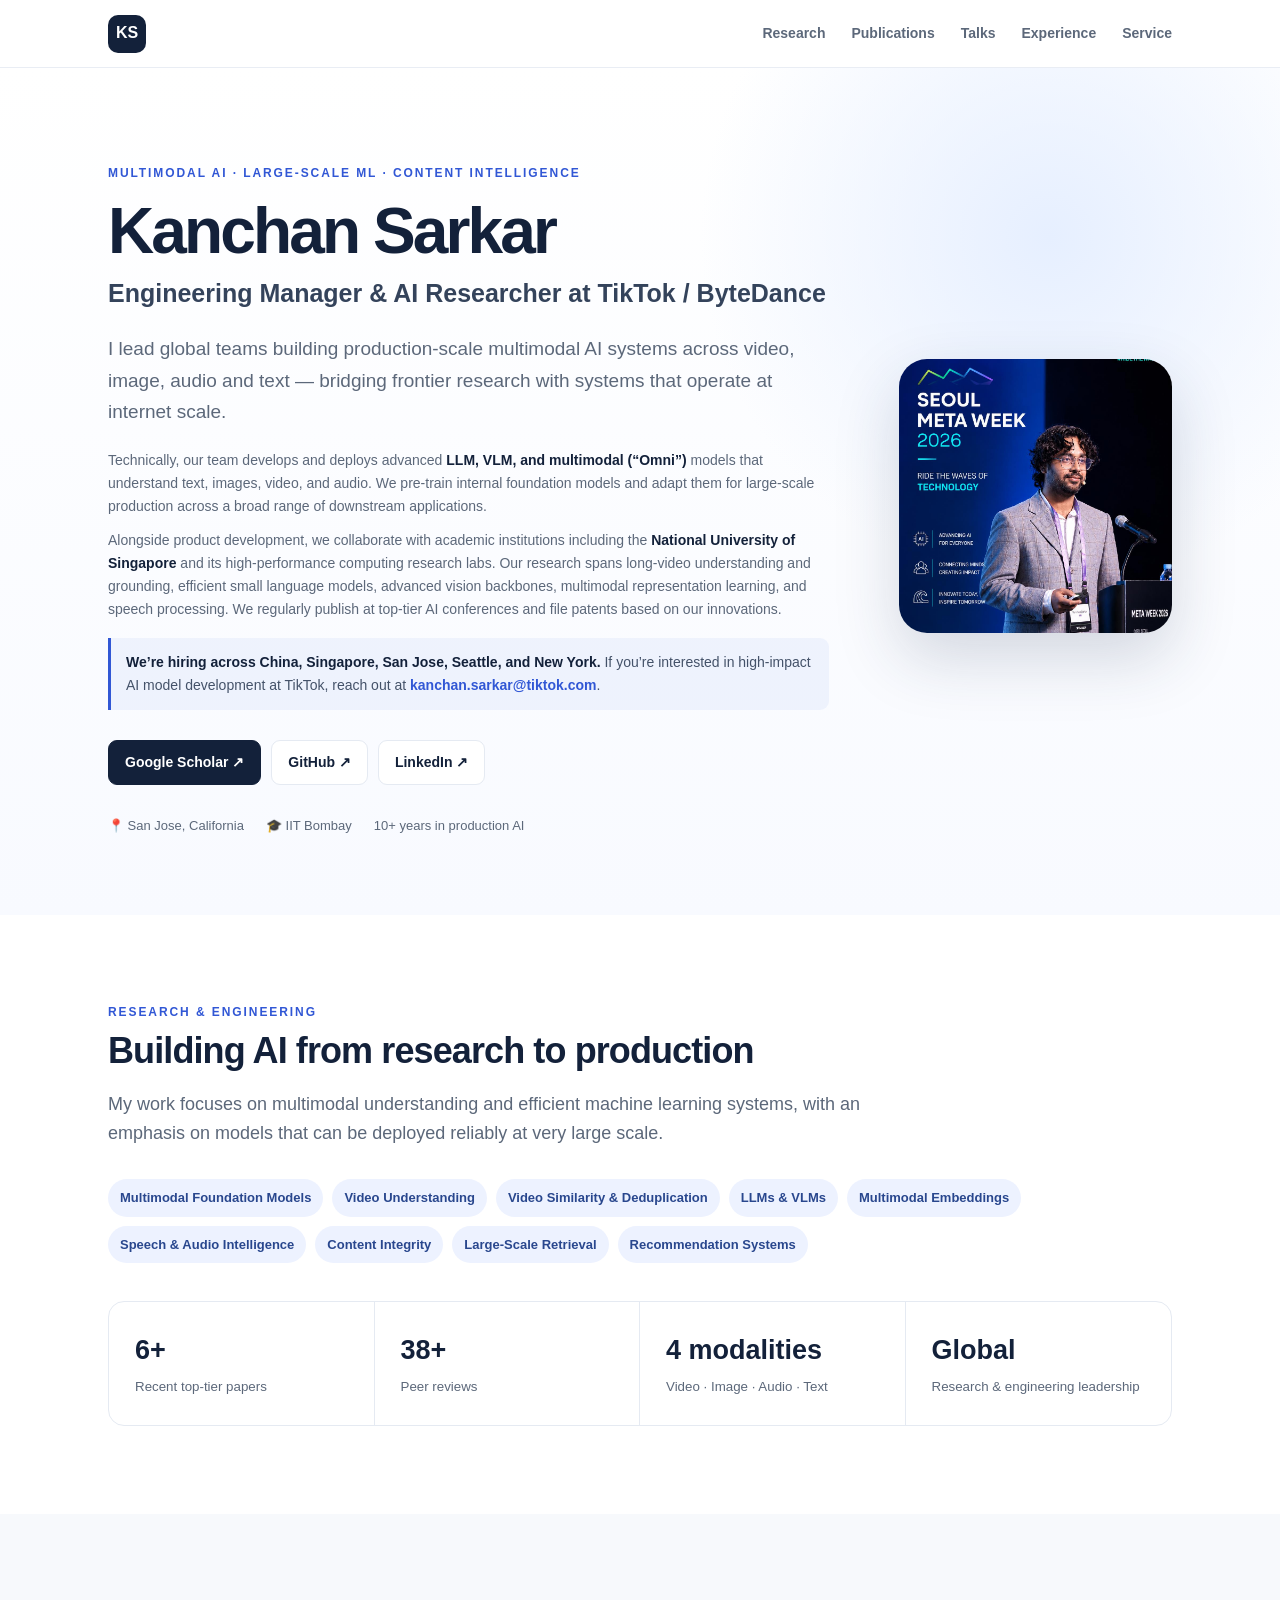
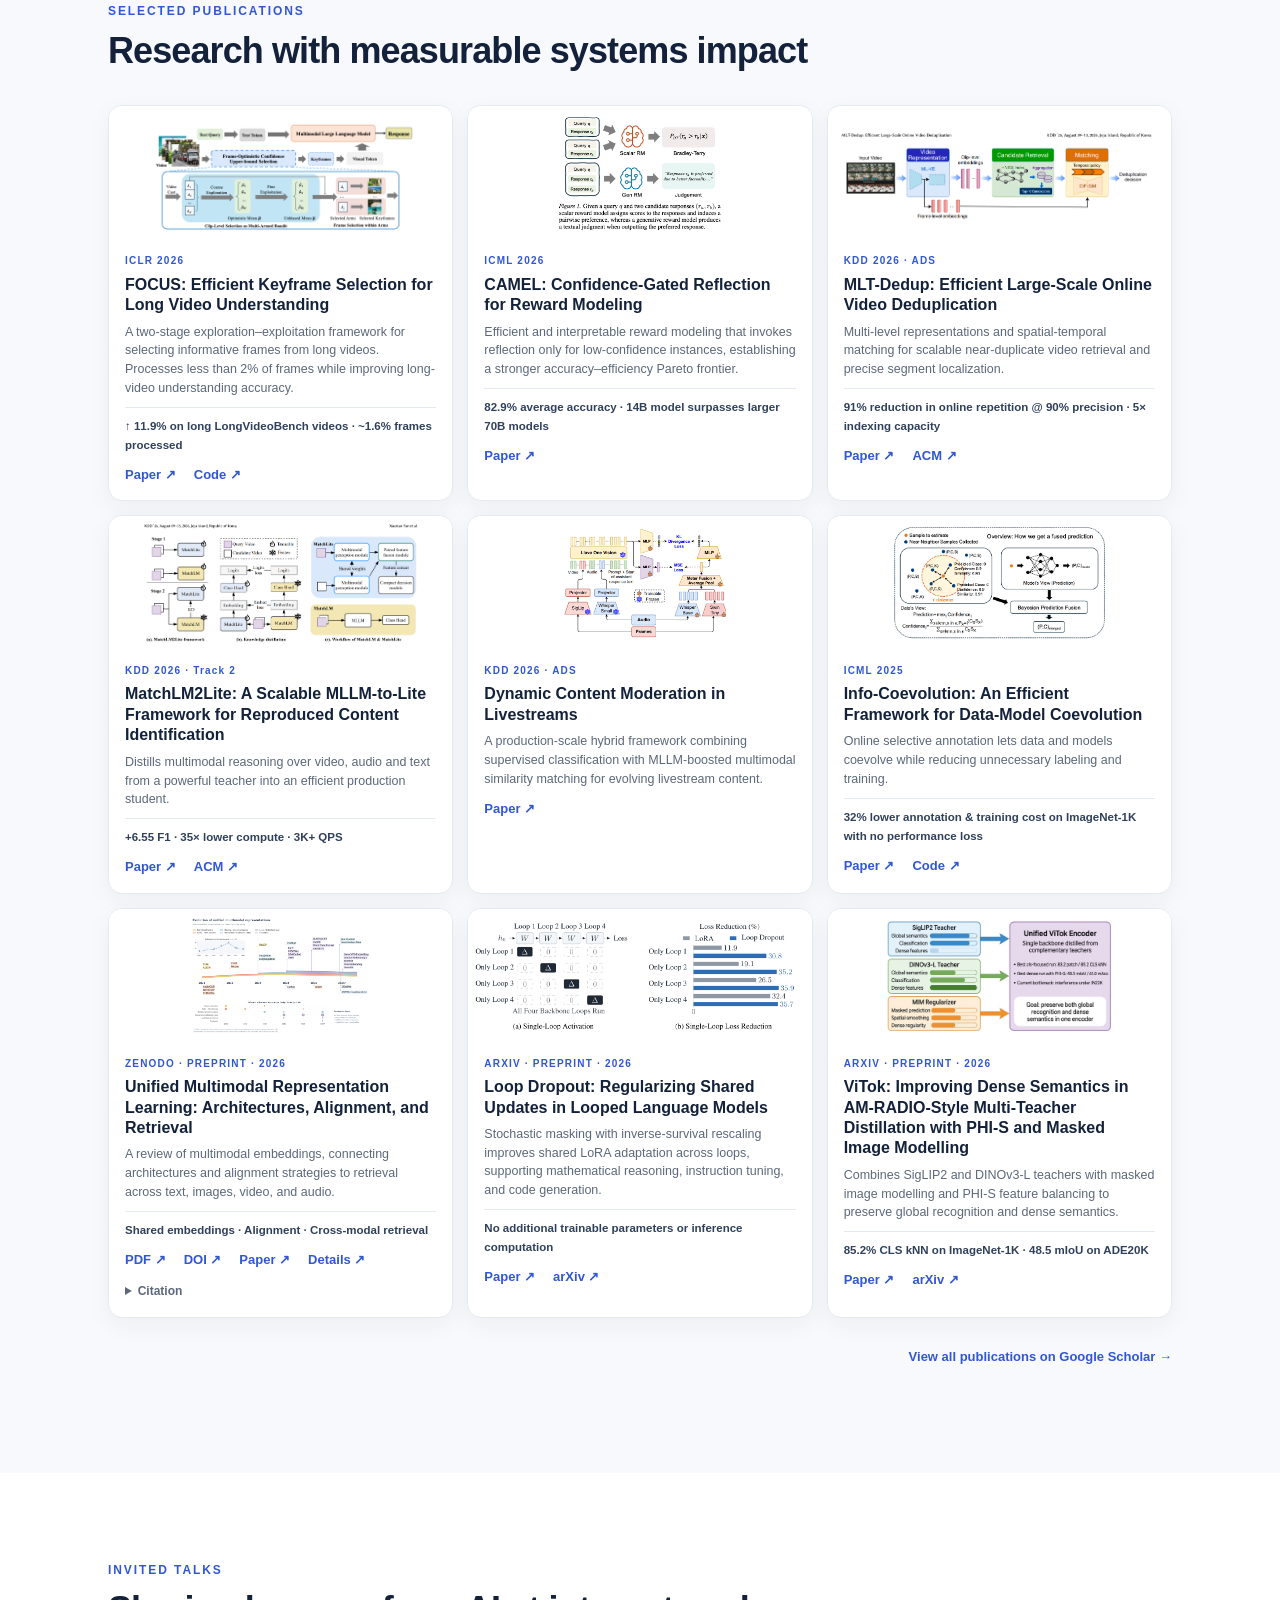
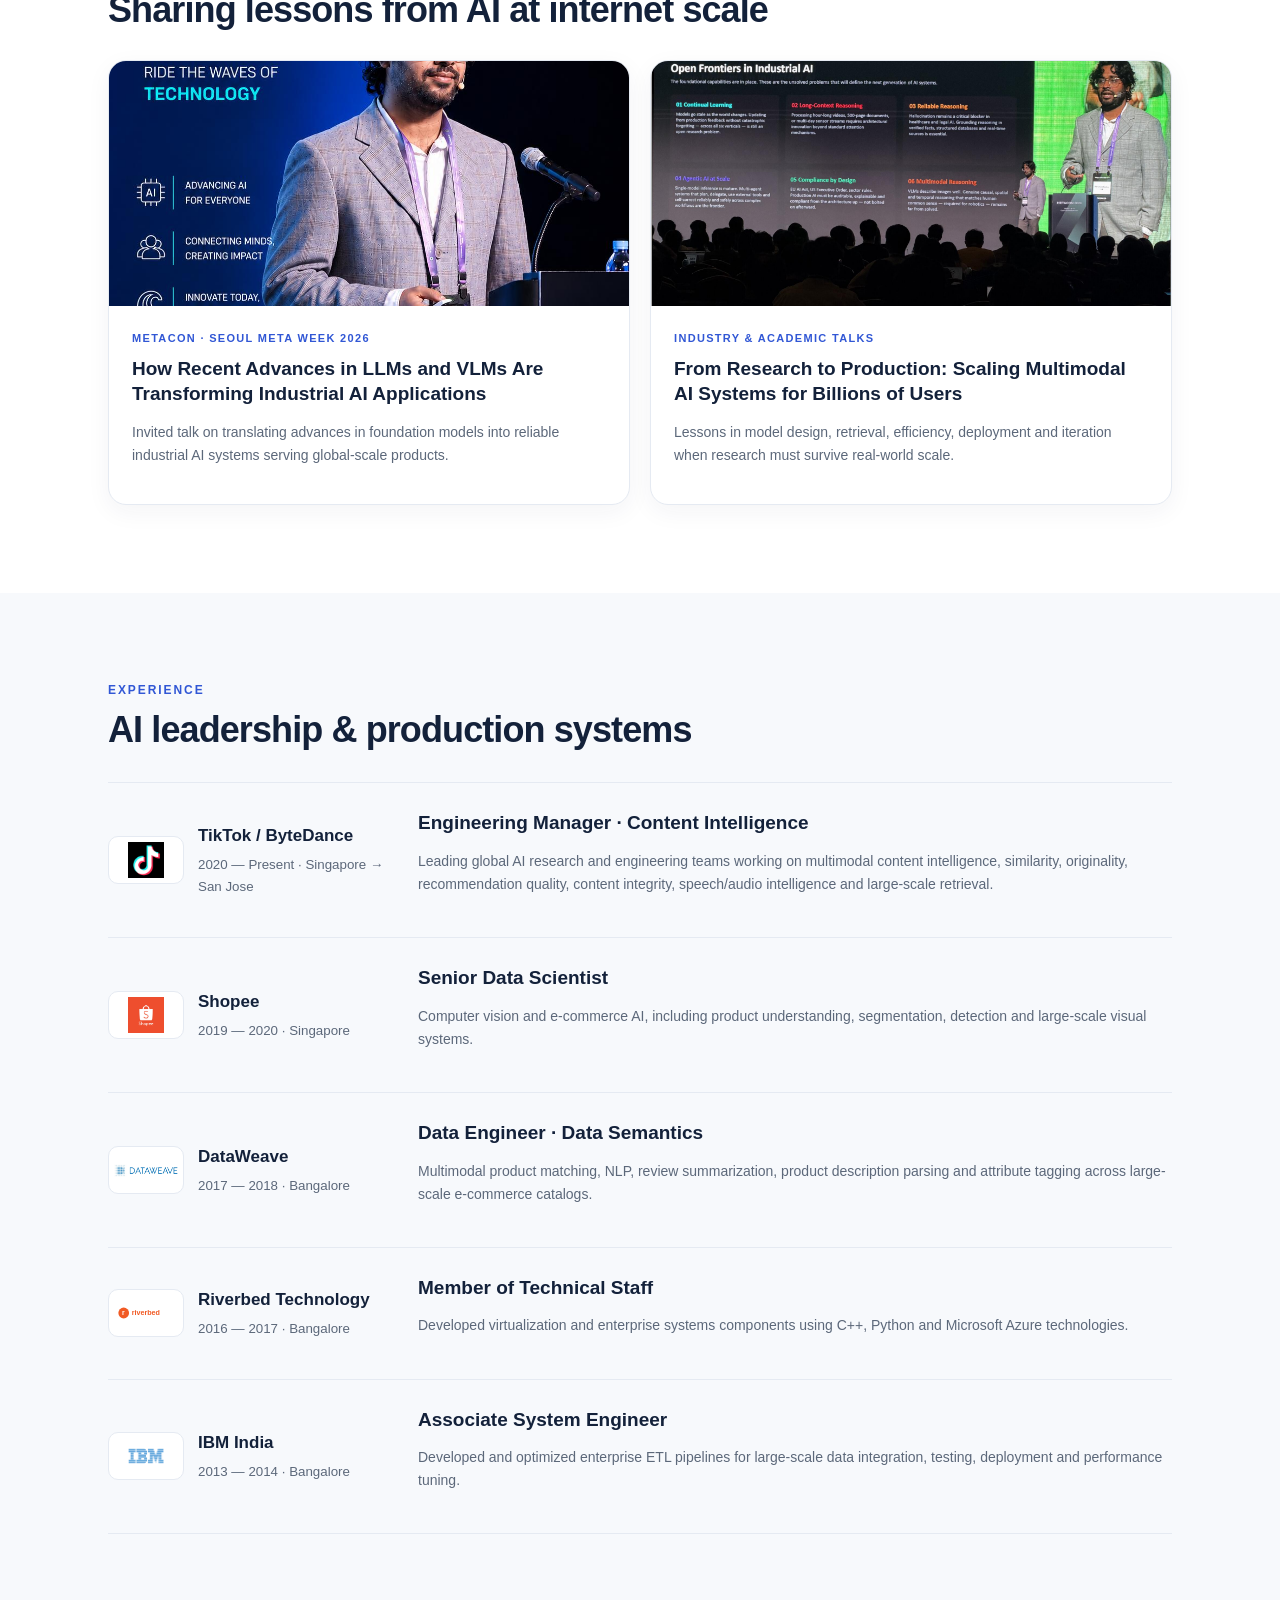
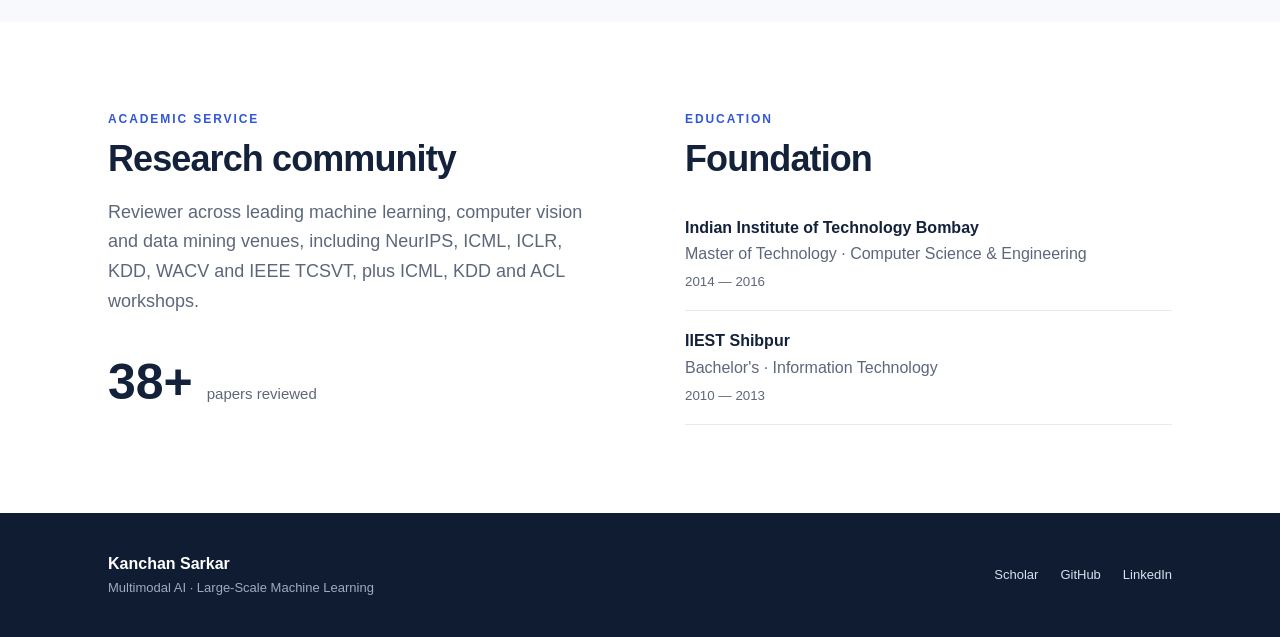
==== index.html @ a4dbd91c "Use selected evolution timeline figure as multimodal survey thumbnail" ====
<!doctype html>
<html lang="en">
<head>
<meta charset="utf-8">
<meta name="viewport" content="width=device-width,initial-scale=1">
<meta name="description" content="Kanchan Sarkar — Engineering Manager and AI researcher building large-scale multimodal AI systems.">
<title>Kanchan Sarkar | Multimodal AI & Large-Scale ML</title>
<link rel="stylesheet" href="css/main.css">
</head>
<body>
<header class="nav"><div class="wrap navin"><a class="brand" href="#">KS</a><nav><a href="#research">Research</a><a href="#publications">Publications</a><a href="#talks">Talks</a><a href="#experience">Experience</a><a href="#service">Service</a></nav></div></header>
<main>
<section class="hero"><div class="wrap hero-grid">
<div><div class="eyebrow">MULTIMODAL AI · LARGE-SCALE ML · CONTENT INTELLIGENCE</div>
<h1>Kanchan Sarkar</h1>
<h2>Engineering Manager & AI Researcher at TikTok / ByteDance</h2>
<p class="lead">I lead global teams building production-scale multimodal AI systems across video, image, audio and text — bridging frontier research with systems that operate at internet scale.</p>
<div class="hero-details"><p>Technically, our team develops and deploys advanced <strong>LLM, VLM, and multimodal (“Omni”)</strong> models that understand text, images, video, and audio. We pre-train internal foundation models and adapt them for large-scale production across a broad range of downstream applications.</p><p>Alongside product development, we collaborate with academic institutions including the <strong>National University of Singapore</strong> and its high-performance computing research labs. Our research spans long-video understanding and grounding, efficient small language models, advanced vision backbones, multimodal representation learning, and speech processing. We regularly publish at top-tier AI conferences and file patents based on our innovations.</p><div class="hiring"><strong>We’re hiring across China, Singapore, San Jose, Seattle, and New York.</strong> If you’re interested in high-impact AI model development at TikTok, reach out at <a href="mailto:kanchan.sarkar@tiktok.com">kanchan.sarkar@tiktok.com</a>.</div></div><div class="actions"><a class="btn primary" href="https://scholar.google.com/citations?user=GVD6IiMAAAAJ" target="_blank">Google Scholar ↗</a><a class="btn" href="https://github.com/KanchanIIT" target="_blank">GitHub ↗</a><a class="btn" href="https://www.linkedin.com/in/kanchan-sarkar-9888b853/" target="_blank">LinkedIn ↗</a></div>
<div class="meta"><span>📍 San Jose, California</span><span>🎓 IIT Bombay</span><span>10+ years in production AI</span></div></div>
<div class="portrait"><img src="images/23e7e563-b875-485f-a022-1983ce15ad98.png" alt="Kanchan Sarkar speaking at Seoul Meta Week 2026"></div>
</div></section>

<section class="section" id="research"><div class="wrap">
<div class="section-kicker">RESEARCH & ENGINEERING</div><h3>Building AI from research to production</h3>
<p class="intro">My work focuses on multimodal understanding and efficient machine learning systems, with an emphasis on models that can be deployed reliably at very large scale.</p>
<div class="chips"><span>Multimodal Foundation Models</span><span>Video Understanding</span><span>Video Similarity & Deduplication</span><span>LLMs & VLMs</span><span>Multimodal Embeddings</span><span>Speech & Audio Intelligence</span><span>Content Integrity</span><span>Large-Scale Retrieval</span><span>Recommendation Systems</span></div>
<div class="stats"><div><b>6+</b><small>Recent top-tier papers</small></div><div><b>38+</b><small>Peer reviews</small></div><div><b>4 modalities</b><small>Video · Image · Audio · Text</small></div><div><b>Global</b><small>Research & engineering leadership</small></div></div>
</div></section>

<section class="section alt" id="publications"><div class="wrap">
<div class="section-kicker">SELECTED PUBLICATIONS</div><h3>Research with measurable systems impact</h3>
<div class="cards">
<article class="card featured"><div class="thumb photo"><img src="images/focus.png" alt="FOCUS model architecture overview"></div><div class="cardbody"><div class="venue">ICLR 2026</div><h4>FOCUS: Efficient Keyframe Selection for Long Video Understanding</h4><p>A two-stage exploration–exploitation framework for selecting informative frames from long videos. Processes less than 2% of frames while improving long-video understanding accuracy.</p><div class="metric">↑ 11.9% on long LongVideoBench videos · ~1.6% frames processed</div><div class="links"><a href="https://openreview.net/forum?id=1OQKqLFcbB" target="_blank">Paper ↗</a><a href="https://github.com/NUS-HPC-AI-Lab/FOCUS" target="_blank">Code ↗</a></div></div></article>
<article class="card featured"><div class="thumb photo"><img src="images/camel.png" alt="CAMEL confidence-gated reflection architecture"></div><div class="cardbody"><div class="venue">ICML 2026</div><h4>CAMEL: Confidence-Gated Reflection for Reward Modeling</h4><p>Efficient and interpretable reward modeling that invokes reflection only for low-confidence instances, establishing a stronger accuracy–efficiency Pareto frontier.</p><div class="metric">82.9% average accuracy · 14B model surpasses larger 70B models</div><div class="links"><a href="https://arxiv.org/abs/2602.20670" target="_blank">Paper ↗</a></div></div></article>
<article class="card"><div class="thumb photo"><img src="images/mlt-dedup.png" alt="MLT-Dedup model architecture"></div><div class="cardbody"><div class="venue">KDD 2026 · ADS</div><h4>MLT-Dedup: Efficient Large-Scale Online Video Deduplication</h4><p>Multi-level representations and spatial-temporal matching for scalable near-duplicate video retrieval and precise segment localization.</p><div class="metric">91% reduction in online repetition @ 90% precision · 5× indexing capacity</div><div class="links"><a href="https://arxiv.org/abs/2606.12215" target="_blank">Paper ↗</a><a href="https://doi.org/10.1145/3770855.3818450" target="_blank">ACM ↗</a></div></div></article>
<article class="card"><div class="thumb photo"><img src="images/matchlm2lite.png" alt="MatchLM2Lite distillation architecture"></div><div class="cardbody"><div class="venue">KDD 2026 · Track 2</div><h4>MatchLM2Lite: A Scalable MLLM-to-Lite Framework for Reproduced Content Identification</h4><p>Distills multimodal reasoning over video, audio and text from a powerful teacher into an efficient production student.</p><div class="metric">+6.55 F1 · 35× lower compute · 3K+ QPS</div><div class="links"><a href="https://arxiv.org/abs/2606.14786" target="_blank">Paper ↗</a><a href="https://doi.org/10.1145/3770855.3818444" target="_blank">ACM ↗</a></div></div></article>
<article class="card"><div class="thumb photo"><img src="images/live.png" alt="Dynamic Content Moderation dual-path architecture"></div><div class="cardbody"><div class="venue">KDD 2026 · ADS</div><h4>Dynamic Content Moderation in Livestreams</h4><p>A production-scale hybrid framework combining supervised classification with MLLM-boosted multimodal similarity matching for evolving livestream content.</p><div class="links"><a href="https://openreview.net/pdf?id=tM5adxpB4p" target="_blank">Paper ↗</a></div></div></article>
<article class="card"><div class="thumb photo"><img src="images/info-coevolution.png" alt="Info-Coevolution architecture"></div><div class="cardbody"><div class="venue">ICML 2025</div><h4>Info-Coevolution: An Efficient Framework for Data-Model Coevolution</h4><p>Online selective annotation lets data and models coevolve while reducing unnecessary labeling and training.</p><div class="metric">32% lower annotation & training cost on ImageNet-1K with no performance loss</div><div class="links"><a href="https://proceedings.mlr.press/v267/qin25h.html" target="_blank">Paper ↗</a><a href="https://github.com/NUS-HPC-AI-Lab/Info-Coevolution" target="_blank">Code ↗</a></div></div></article>
<article class="card"><div class="thumb photo"><img src="files/unified-multimodal/figure-1.png" alt="Evolution of unified multimodal representations: methods, design families, and timeline"></div><div class="cardbody"><div class="venue">ZENODO · PREPRINT · 2026</div><h4>Unified Multimodal Representation Learning: Architectures, Alignment, and Retrieval</h4><p>A review of multimodal embeddings, connecting architectures and alignment strategies to retrieval across text, images, video, and audio.</p><div class="metric">Shared embeddings · Alignment · Cross-modal retrieval</div><div class="links"><a href="files/Unified_Multimodal_Representation_Learning.pdf" target="_blank" rel="noopener noreferrer">PDF ↗</a><a href="https://doi.org/10.5281/zenodo.23227885" target="_blank" rel="noopener noreferrer">DOI ↗</a><a href="https://zenodo.org/records/23227885" target="_blank" rel="noopener noreferrer">Paper ↗</a><a href="https://github.com/KanchanIIT/KanchanIIT.github.io/blob/master/files/Unified_Multimodal_Representation_Learning.md" target="_blank" rel="noopener noreferrer">Details ↗</a></div><details style="margin-top:12px;font-size:12px;color:var(--muted)"><summary style="cursor:pointer;font-weight:700">Citation</summary><p>Kanchan, S., Jana, E., &amp; Agrawal, D. (2026). Unified Multimodal Representation Learning: Architectures, Alignment, and Retrieval. Zenodo. <a href="https://doi.org/10.5281/zenodo.23227885">https://doi.org/10.5281/zenodo.23227885</a></p></details></div></article>
<article class="card"><div class="thumb photo"><img src="images/loop-dropout.png" alt="Loop Dropout shared adaptation across loops and loss-reduction comparison"></div><div class="cardbody"><div class="venue">ARXIV · PREPRINT · 2026</div><h4>Loop Dropout: Regularizing Shared Updates in Looped Language Models</h4><p>Stochastic masking with inverse-survival rescaling improves shared LoRA adaptation across loops, supporting mathematical reasoning, instruction tuning, and code generation.</p><div class="metric">No additional trainable parameters or inference computation</div><div class="links"><a href="https://arxiv.org/pdf/2609.34218" target="_blank" rel="noopener noreferrer">Paper ↗</a><a href="https://arxiv.org/abs/2609.34218" target="_blank" rel="noopener noreferrer">arXiv ↗</a></div></div></article>
<article class="card"><div class="thumb photo"><img src="images/vitok.png" alt="ViTok encoder distilled from SigLIP2 and DINOv3-L with masked image modelling"></div><div class="cardbody"><div class="venue">ARXIV · PREPRINT · 2026</div><h4>ViTok: Improving Dense Semantics in AM-RADIO-Style Multi-Teacher Distillation with PHI-S and Masked Image Modelling</h4><p>Combines SigLIP2 and DINOv3-L teachers with masked image modelling and PHI-S feature balancing to preserve global recognition and dense semantics.</p><div class="metric">85.2% CLS kNN on ImageNet-1K · 48.5 mIoU on ADE20K</div><div class="links"><a href="https://arxiv.org/pdf/2610.02903" target="_blank" rel="noopener noreferrer">Paper ↗</a><a href="https://arxiv.org/abs/2610.02903" target="_blank" rel="noopener noreferrer">arXiv ↗</a></div></div></article>
</div>
<p class="more"><a href="https://scholar.google.com/citations?user=GVD6IiMAAAAJ" target="_blank">View all publications on Google Scholar →</a></p>
</div></section>

<section class="section" id="talks"><div class="wrap">
<div class="section-kicker">INVITED TALKS</div><h3>Sharing lessons from AI at internet scale</h3>
<div class="talk-grid"><article class="talk"><div class="talkthumb photo"><img src="images/23e7e563-b875-485f-a022-1983ce15ad98.png" alt="Kanchan Sarkar at Seoul Meta Week 2026"></div><div class="cardbody"><div class="venue">METACON · SEOUL META WEEK 2026</div><h4>How Recent Advances in LLMs and VLMs Are Transforming Industrial AI Applications</h4><p>Invited talk on translating advances in foundation models into reliable industrial AI systems serving global-scale products.</p></div></article>
<article class="talk"><div class="talkthumb photo"><img src="images/afc13bfa-7c39-4682-ab26-32b0cef9bec1.png" alt="Open Frontiers in Industrial AI invited talk"></div><div class="cardbody"><div class="venue">INDUSTRY & ACADEMIC TALKS</div><h4>From Research to Production: Scaling Multimodal AI Systems for Billions of Users</h4><p>Lessons in model design, retrieval, efficiency, deployment and iteration when research must survive real-world scale.</p></div></article></div>
</div></section>

<section class="section alt" id="experience"><div class="wrap"><div class="section-kicker">EXPERIENCE</div><h3>AI leadership & production systems</h3>
<div class="timeline"><div class="role"><div class="company"><img src="images/tiktok.png" alt="TikTok / ByteDance logo"><div><b>TikTok / ByteDance</b><small>2020 — Present · Singapore → San Jose</small></div></div><div><h4>Engineering Manager · Content Intelligence</h4><p>Leading global AI research and engineering teams working on multimodal content intelligence, similarity, originality, recommendation quality, content integrity, speech/audio intelligence and large-scale retrieval.</p></div></div>
<div class="role"><div class="company"><img src="images/shopee.png" alt="Shopee logo"><div><b>Shopee</b><small>2019 — 2020 · Singapore</small></div></div><div><h4>Senior Data Scientist</h4><p>Computer vision and e-commerce AI, including product understanding, segmentation, detection and large-scale visual systems.</p></div></div>
<div class="role"><div class="company"><img src="images/dataweave.png" alt="DataWeave logo"><div><b>DataWeave</b><small>2017 — 2018 · Bangalore</small></div></div><div><h4>Data Engineer · Data Semantics</h4><p>Multimodal product matching, NLP, review summarization, product description parsing and attribute tagging across large-scale e-commerce catalogs.</p></div></div>
<div class="role"><div class="company"><img src="images/logo-riverbed.svg" alt="Riverbed Technology logo"><div><b>Riverbed Technology</b><small>2016 — 2017 · Bangalore</small></div></div><div><h4>Member of Technical Staff</h4><p>Developed virtualization and enterprise systems components using C++, Python and Microsoft Azure technologies.</p></div></div>
<div class="role"><div class="company"><img src="images/ibm.png" alt="IBM logo"><div><b>IBM India</b><small>2013 — 2014 · Bangalore</small></div></div><div><h4>Associate System Engineer</h4><p>Developed and optimized enterprise ETL pipelines for large-scale data integration, testing, deployment and performance tuning.</p></div></div></div></div></section>

<section class="section" id="service"><div class="wrap"><div class="two">
<div><div class="section-kicker">ACADEMIC SERVICE</div><h3>Research community</h3><p class="intro">Reviewer across leading machine learning, computer vision and data mining venues, including NeurIPS, ICML, ICLR, KDD, WACV and IEEE TCSVT, plus ICML, KDD and ACL workshops.</p><div class="big">38+ <span>papers reviewed</span></div></div>
<div><div class="section-kicker">EDUCATION</div><h3>Foundation</h3><div class="edu"><b>Indian Institute of Technology Bombay</b><span>Master of Technology · Computer Science & Engineering</span><small>2014 — 2016</small></div><div class="edu"><b>IIEST Shibpur</b><span>Bachelor's · Information Technology</span><small>2010 — 2013</small></div></div>
</div></div></section>
</main>
<footer><div class="wrap foot"><div><b>Kanchan Sarkar</b><span>Multimodal AI · Large-Scale Machine Learning</span></div><div><a href="https://scholar.google.com/citations?user=GVD6IiMAAAAJ">Scholar</a><a href="https://github.com/KanchanIIT">GitHub</a><a href="https://www.linkedin.com/in/kanchan-sarkar-9888b853/">LinkedIn</a></div></div></footer>
</body></html>
---- css/main.css ----
:root{--ink:#13213a;--muted:#5c687a;--blue:#3157d5;--cyan:#0a8f9b;--bg:#f7f9fc;--line:#e5eaf2;--card:#fff;--max:1120px}*{box-sizing:border-box}html{scroll-behavior:smooth}body{margin:0;font-family:Inter,ui-sans-serif,-apple-system,BlinkMacSystemFont,"Segoe UI",sans-serif;color:var(--ink);background:#fff;line-height:1.65}a{color:inherit}.wrap{max-width:var(--max);margin:auto;padding:0 28px}.nav{height:68px;border-bottom:1px solid rgba(229,234,242,.85);position:sticky;top:0;background:rgba(255,255,255,.92);backdrop-filter:blur(14px);z-index:10}.navin{height:100%;display:flex;align-items:center;justify-content:space-between}.brand{width:38px;height:38px;border-radius:10px;background:var(--ink);color:white;display:grid;place-items:center;text-decoration:none;font-weight:800}.nav nav{display:flex;gap:26px}.nav nav a{text-decoration:none;font-size:14px;color:var(--muted);font-weight:600}.hero{padding:96px 0 78px;background:radial-gradient(circle at 82% 20%,#e6efff 0,transparent 28%),linear-gradient(180deg,#fff,#f8faff)}.hero-grid{display:grid;grid-template-columns:1.45fr .55fr;gap:70px;align-items:center}.eyebrow,.section-kicker{font-size:12px;letter-spacing:.16em;font-weight:800;color:var(--blue)}h1{font-size:64px;line-height:1.03;margin:15px 0 12px;letter-spacing:-.045em}h2{font-size:25px;line-height:1.3;font-weight:600;margin:0 0 24px;color:#34435b}.lead{font-size:19px;color:var(--muted);max-width:760px}.portrait img{width:100%;aspect-ratio:1/1;object-fit:cover;border-radius:28px;box-shadow:0 25px 65px rgba(31,49,83,.18)}.actions{display:flex;gap:10px;flex-wrap:wrap;margin:30px 0}.btn{padding:10px 16px;border:1px solid var(--line);border-radius:9px;text-decoration:none;font-size:14px;font-weight:700;background:white}.btn.primary{background:var(--ink);color:white;border-color:var(--ink)}.meta{display:flex;gap:22px;flex-wrap:wrap;font-size:13px;color:var(--muted)}.section{padding:88px 0}.section.alt{background:var(--bg)}h3{font-size:36px;line-height:1.15;letter-spacing:-.025em;margin:8px 0 18px}.intro{font-size:18px;color:var(--muted);max-width:820px}.chips{display:flex;flex-wrap:wrap;gap:9px;margin:30px 0}.chips span{padding:8px 12px;border-radius:999px;background:#edf2ff;color:#29478e;font-size:13px;font-weight:650}.stats{display:grid;grid-template-columns:repeat(4,1fr);border:1px solid var(--line);border-radius:16px;overflow:hidden;margin-top:38px}.stats div{padding:26px;border-right:1px solid var(--line)}.stats div:last-child{border:0}.stats b{font-size:27px;display:block}.stats small{color:var(--muted)}.cards{display:grid;grid-template-columns:repeat(2,1fr);gap:20px;margin-top:34px}.card,.talk{background:var(--card);border:1px solid var(--line);border-radius:18px;overflow:hidden;box-shadow:0 7px 24px rgba(30,46,75,.05)}.thumb{height:168px;padding:20px;display:flex;flex-direction:column;justify-content:space-between;background:linear-gradient(135deg,#e8eeff,#f7f9ff)}.thumb.camel{background:linear-gradient(135deg,#e6f8f6,#f7fbff)}.thumb.mlt{background:linear-gradient(135deg,#fff1e8,#fffaf5)}.thumb.match{background:linear-gradient(135deg,#eee9ff,#faf8ff)}.thumb.live{background:linear-gradient(135deg,#e9f6ff,#f8fbff)}.thumb.info{background:linear-gradient(135deg,#eef8e8,#fbfff8)}.thumb-label{font-size:12px;font-weight:800;letter-spacing:.12em}.diagram{font-weight:800;font-size:13px;letter-spacing:.03em;display:flex;gap:10px;align-items:center;flex-wrap:wrap}.diagram span{color:var(--blue);font-size:19px}.cardbody{padding:23px}.venue{font-size:11px;font-weight:850;letter-spacing:.12em;color:var(--blue)}h4{font-size:19px;line-height:1.35;margin:8px 0 10px}.card p,.talk p,.role p{color:var(--muted);font-size:14px}.metric{margin-top:14px;padding-top:14px;border-top:1px solid var(--line);font-size:13px;font-weight:750;color:#30405b}.links{display:flex;gap:18px;margin-top:15px}.links a,.more a{color:var(--blue);font-weight:750;text-decoration:none;font-size:13px}.more{text-align:right;margin-top:25px}.talk-grid{display:grid;grid-template-columns:1fr 1fr;gap:20px;margin-top:30px}.talkthumb{height:245px;background:linear-gradient(145deg,#07172e,#214d88);color:white;padding:28px;display:flex;flex-direction:column;justify-content:flex-end;position:relative;overflow:hidden}.talkthumb:before{content:"";position:absolute;width:240px;height:240px;border:1px solid rgba(255,255,255,.18);border-radius:50%;top:-75px;right:-35px;box-shadow:0 0 0 45px rgba(255,255,255,.035),0 0 0 90px rgba(255,255,255,.025)}.talkthumb.abstract{background:linear-gradient(145deg,#142849,#087a83)}.talkcity{font-size:38px;font-weight:900;letter-spacing:-.04em;z-index:1}.talkyear{font-size:12px;letter-spacing:.18em;font-weight:800;opacity:.75;z-index:1}.timeline{margin-top:32px;border-top:1px solid var(--line)}.role{display:grid;grid-template-columns:280px 1fr;gap:30px;padding:27px 0;border-bottom:1px solid var(--line)}.role b{font-size:17px}.role small,.edu small{display:block;color:var(--muted);margin-top:4px}.role h4{margin:0}.two{display:grid;grid-template-columns:1fr 1fr;gap:90px}.big{font-size:50px;font-weight:850;margin-top:25px}.big span{font-size:15px;color:var(--muted);font-weight:500}.edu{padding:17px 0;border-bottom:1px solid var(--line)}.edu b,.edu span{display:block}.edu span{color:var(--muted)}footer{background:#0f1c31;color:white;padding:38px 0}.foot{display:flex;justify-content:space-between;align-items:center}.foot span{display:block;color:#9facbf;font-size:13px}.foot div:last-child{display:flex;gap:22px}.foot a{color:#d9e1ee;text-decoration:none;font-size:13px}@media(max-width:780px){.nav nav{display:none}.hero{padding-top:55px}.hero-grid{grid-template-columns:1fr}.portrait{order:-1;width:160px}.hero-grid{gap:28px}h1{font-size:44px}h2{font-size:20px}.section{padding:65px 0}.cards,.talk-grid,.two{grid-template-columns:1fr}.stats{grid-template-columns:1fr 1fr}.stats div:nth-child(2){border-right:0}.role{grid-template-columns:1fr;gap:8px}.foot{align-items:flex-start;gap:20px;flex-direction:column}}
.thumb.photo,.talkthumb.photo{padding:0;position:relative;overflow:hidden}.thumb.photo img,.talkthumb.photo img{width:100%;height:100%;object-fit:cover;display:block}.thumb.photo .overlay{position:absolute;left:14px;bottom:14px;background:rgba(8,20,42,.82);color:#fff;padding:6px 9px;border-radius:6px;letter-spacing:.08em}.talkthumb.photo:before{display:none}.portrait img{object-position:center 22%}

.company{display:flex;align-items:center;gap:14px}.company>img{width:76px;height:48px;object-fit:contain;border:1px solid var(--line);border-radius:10px;background:#fff;padding:5px;flex:0 0 auto}.company>div{min-width:0}.thumb.photo img[src$=".svg"]{object-fit:cover;background:#fff}

/* Compact publication cards */
#publications .cards{grid-template-columns:repeat(3,1fr);gap:14px}#publications .card{border-radius:14px}#publications .thumb{height:132px;background:#fff}#publications .thumb.photo img{object-fit:contain;padding:6px}#publications .cardbody{padding:15px 16px}#publications h4{font-size:16px;line-height:1.28;margin:5px 0 7px}#publications .card p{font-size:12.5px;line-height:1.5;margin:5px 0}#publications .venue{font-size:10px}#publications .metric{font-size:11.5px;margin-top:9px;padding-top:9px}#publications .links{margin-top:9px}.pub-event-photo{margin-top:9px;width:100%;height:72px;object-fit:cover;border-radius:8px}@media(max-width:900px){#publications .cards{grid-template-columns:repeat(2,1fr)}}@media(max-width:600px){#publications .cards{grid-template-columns:1fr}}

.hero-details{max-width:790px;margin:22px 0 6px;color:var(--muted);font-size:14px}.hero-details p{margin:10px 0}.hero-details strong{color:var(--ink)}.hiring{margin-top:17px;padding:13px 15px;border-left:3px solid var(--blue);background:rgba(49,87,213,.055);border-radius:0 9px 9px 0;color:#445269}.hiring a{color:var(--blue);font-weight:750;text-decoration:none}
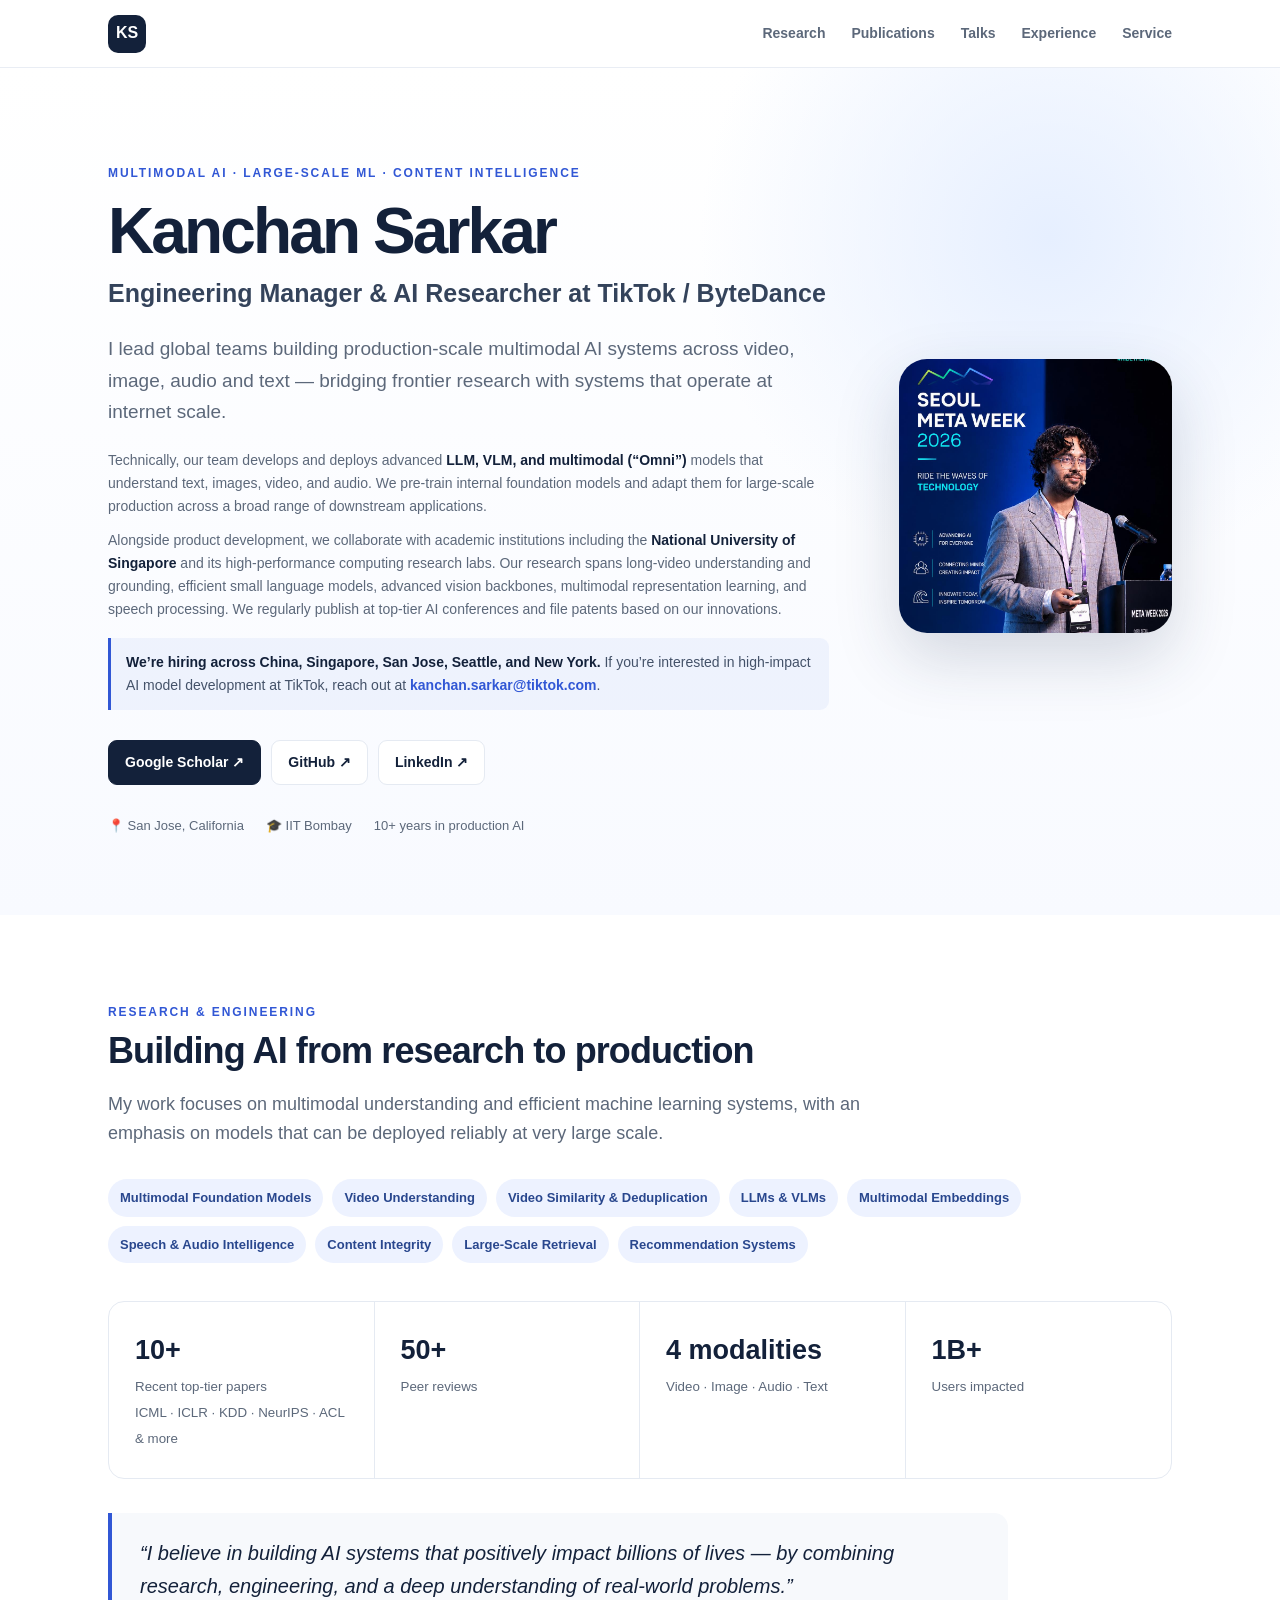
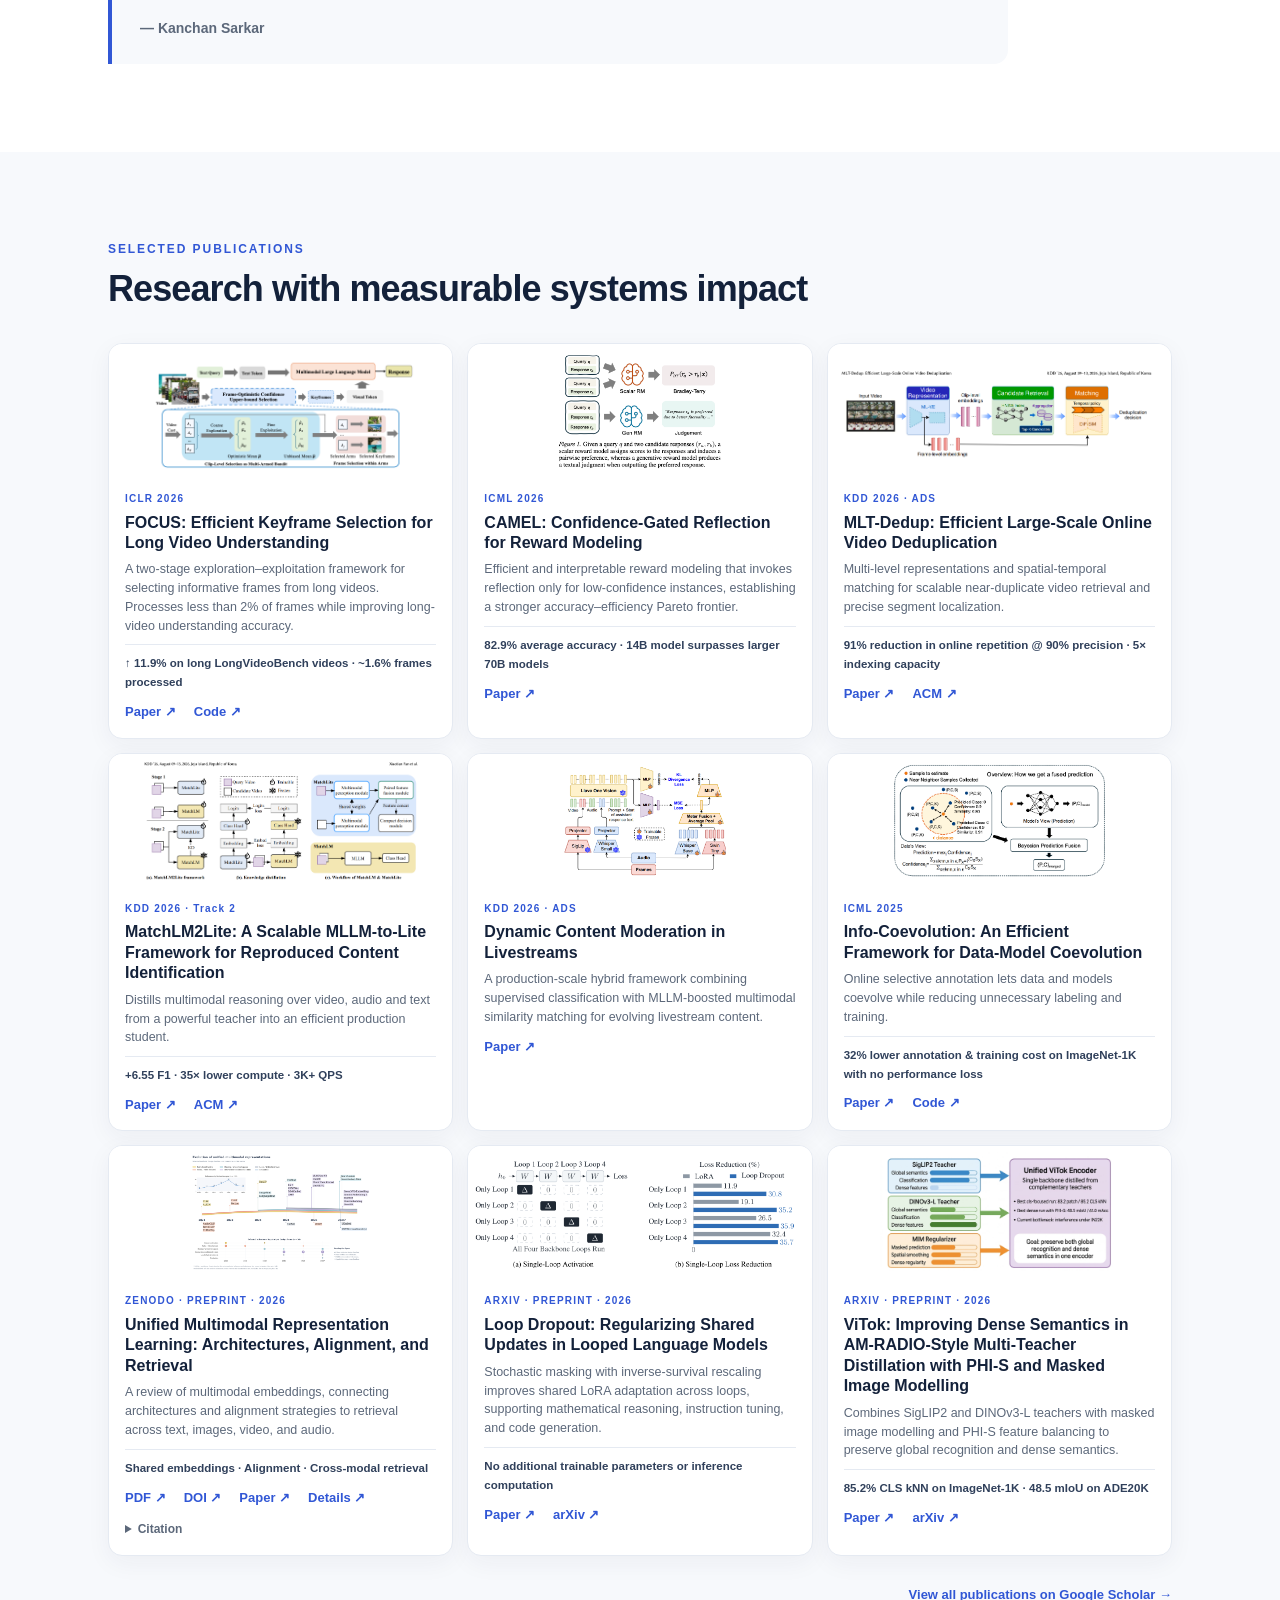
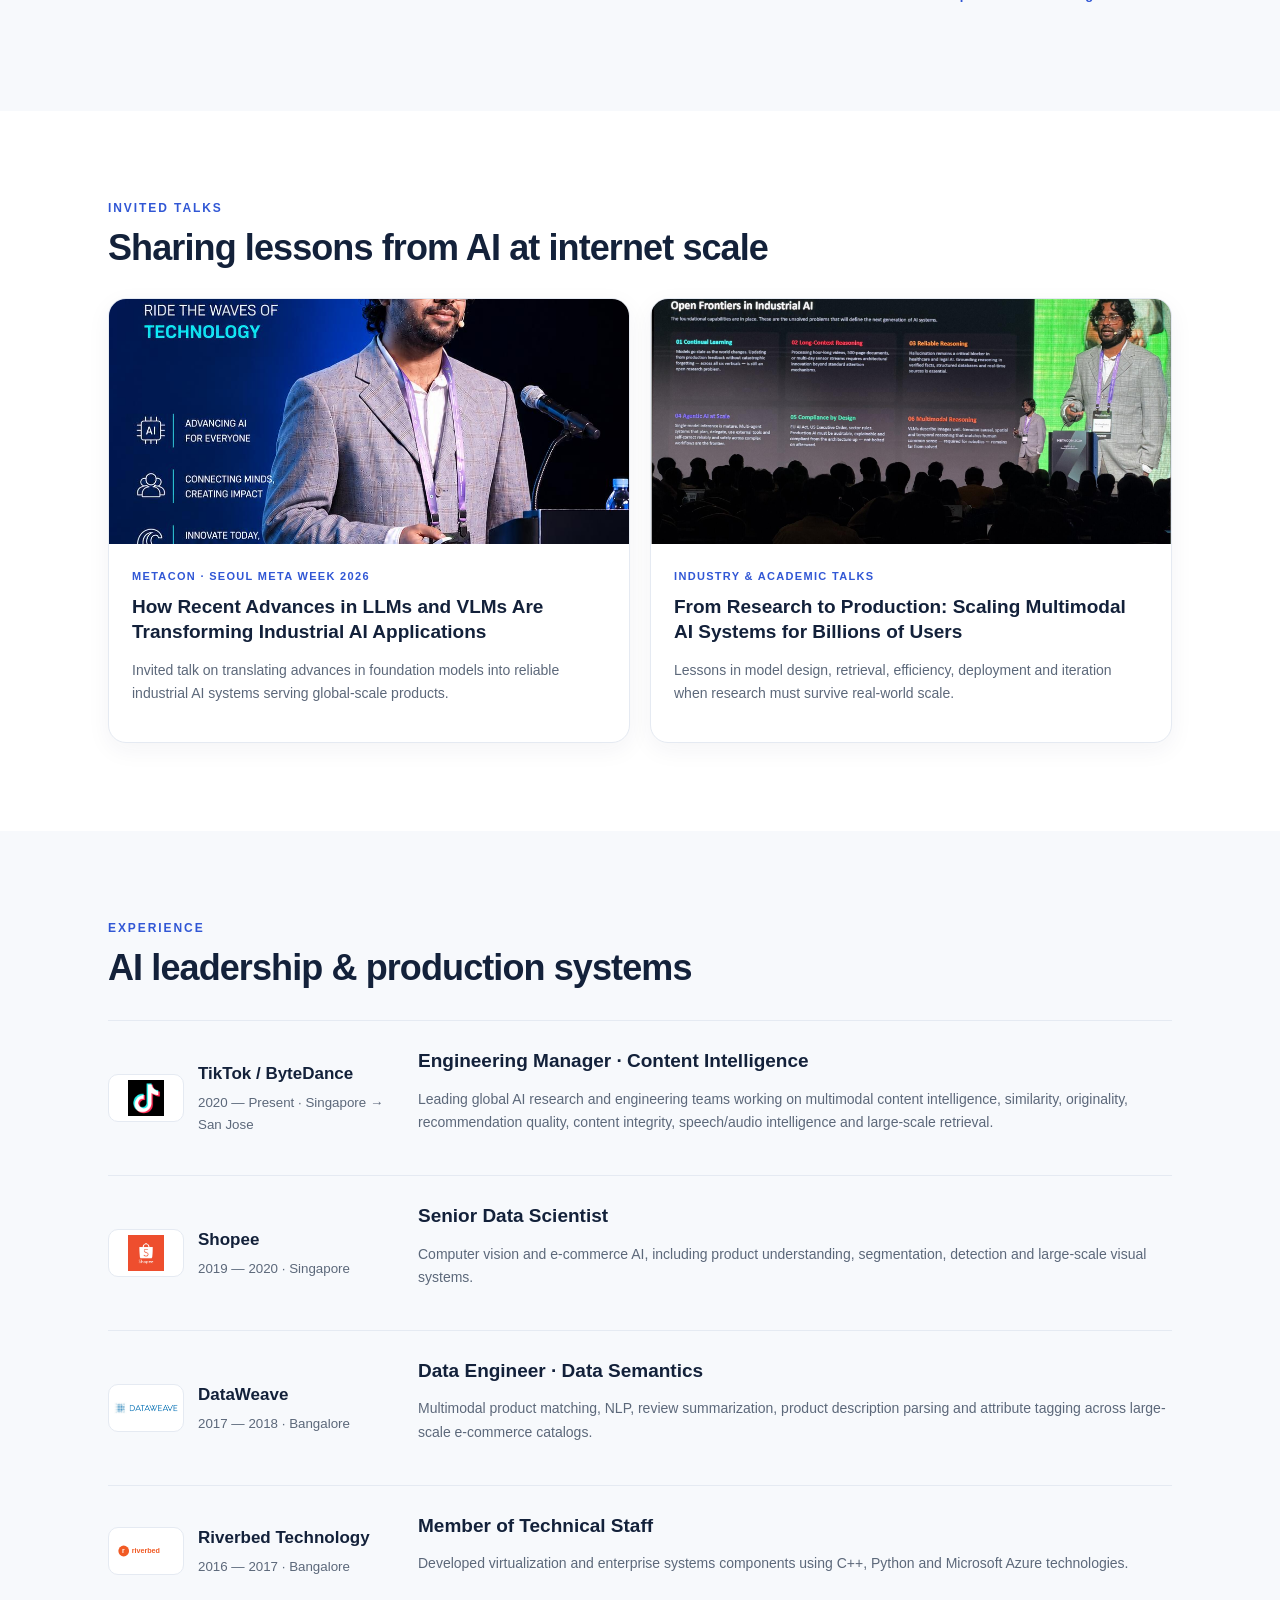
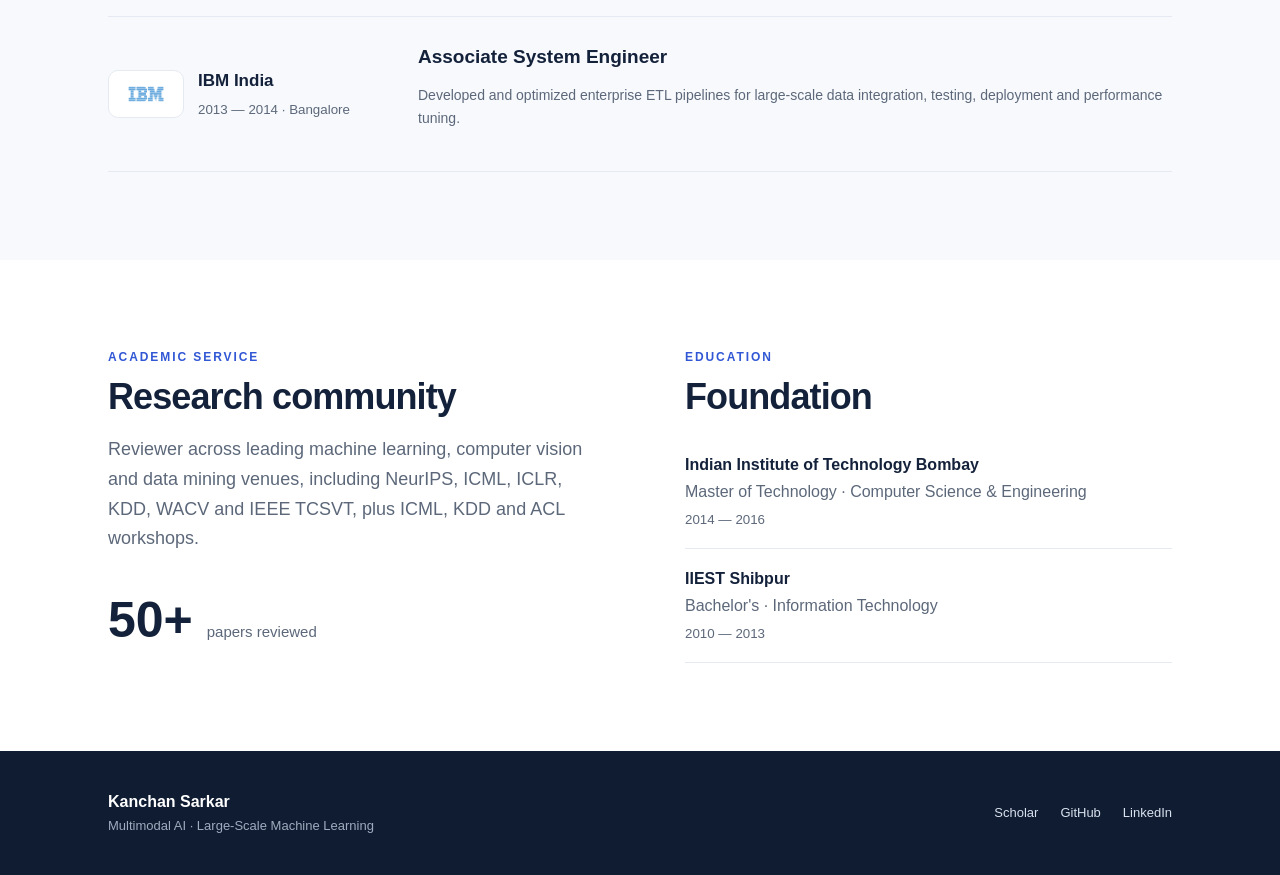
==== commit c3d0ff3c: "Update research impact stats and add personal AI mission quote" ====
--- a/index.html
+++ b/index.html
@@ -24,7 +24,8 @@
 <div class="section-kicker">RESEARCH & ENGINEERING</div><h3>Building AI from research to production</h3>
 <p class="intro">My work focuses on multimodal understanding and efficient machine learning systems, with an emphasis on models that can be deployed reliably at very large scale.</p>
 <div class="chips"><span>Multimodal Foundation Models</span><span>Video Understanding</span><span>Video Similarity & Deduplication</span><span>LLMs & VLMs</span><span>Multimodal Embeddings</span><span>Speech & Audio Intelligence</span><span>Content Integrity</span><span>Large-Scale Retrieval</span><span>Recommendation Systems</span></div>
-<div class="stats"><div><b>6+</b><small>Recent top-tier papers</small></div><div><b>38+</b><small>Peer reviews</small></div><div><b>4 modalities</b><small>Video · Image · Audio · Text</small></div><div><b>Global</b><small>Research & engineering leadership</small></div></div>
+<div class="stats"><div><b>10+</b><small>Recent top-tier papers<br>ICML · ICLR · KDD · NeurIPS · ACL & more</small></div><div><b>50+</b><small>Peer reviews</small></div><div><b>4 modalities</b><small>Video · Image · Audio · Text</small></div><div><b>1B+</b><small>Users impacted</small></div></div>
+<blockquote style="margin:34px 0 0;padding:24px 28px;border-left:4px solid var(--blue);border-radius:0 14px 14px 0;background:var(--bg);max-width:900px"><p style="margin:0;font-size:20px;line-height:1.65;font-style:italic;color:var(--ink)">“I believe in building AI systems that positively impact billions of lives — by combining research, engineering, and a deep understanding of real-world problems.”</p><footer style="padding:0;margin-top:14px;background:transparent;color:var(--muted);font-size:14px;font-weight:700">— Kanchan Sarkar</footer></blockquote>
 </div></section>
 
 <section class="section alt" id="publications"><div class="wrap">
@@ -57,7 +58,7 @@
 <div class="role"><div class="company"><img src="images/ibm.png" alt="IBM logo"><div><b>IBM India</b><small>2013 — 2014 · Bangalore</small></div></div><div><h4>Associate System Engineer</h4><p>Developed and optimized enterprise ETL pipelines for large-scale data integration, testing, deployment and performance tuning.</p></div></div></div></div></section>
 
 <section class="section" id="service"><div class="wrap"><div class="two">
-<div><div class="section-kicker">ACADEMIC SERVICE</div><h3>Research community</h3><p class="intro">Reviewer across leading machine learning, computer vision and data mining venues, including NeurIPS, ICML, ICLR, KDD, WACV and IEEE TCSVT, plus ICML, KDD and ACL workshops.</p><div class="big">38+ <span>papers reviewed</span></div></div>
+<div><div class="section-kicker">ACADEMIC SERVICE</div><h3>Research community</h3><p class="intro">Reviewer across leading machine learning, computer vision and data mining venues, including NeurIPS, ICML, ICLR, KDD, WACV and IEEE TCSVT, plus ICML, KDD and ACL workshops.</p><div class="big">50+ <span>papers reviewed</span></div></div>
 <div><div class="section-kicker">EDUCATION</div><h3>Foundation</h3><div class="edu"><b>Indian Institute of Technology Bombay</b><span>Master of Technology · Computer Science & Engineering</span><small>2014 — 2016</small></div><div class="edu"><b>IIEST Shibpur</b><span>Bachelor's · Information Technology</span><small>2010 — 2013</small></div></div>
 </div></div></section>
 </main>
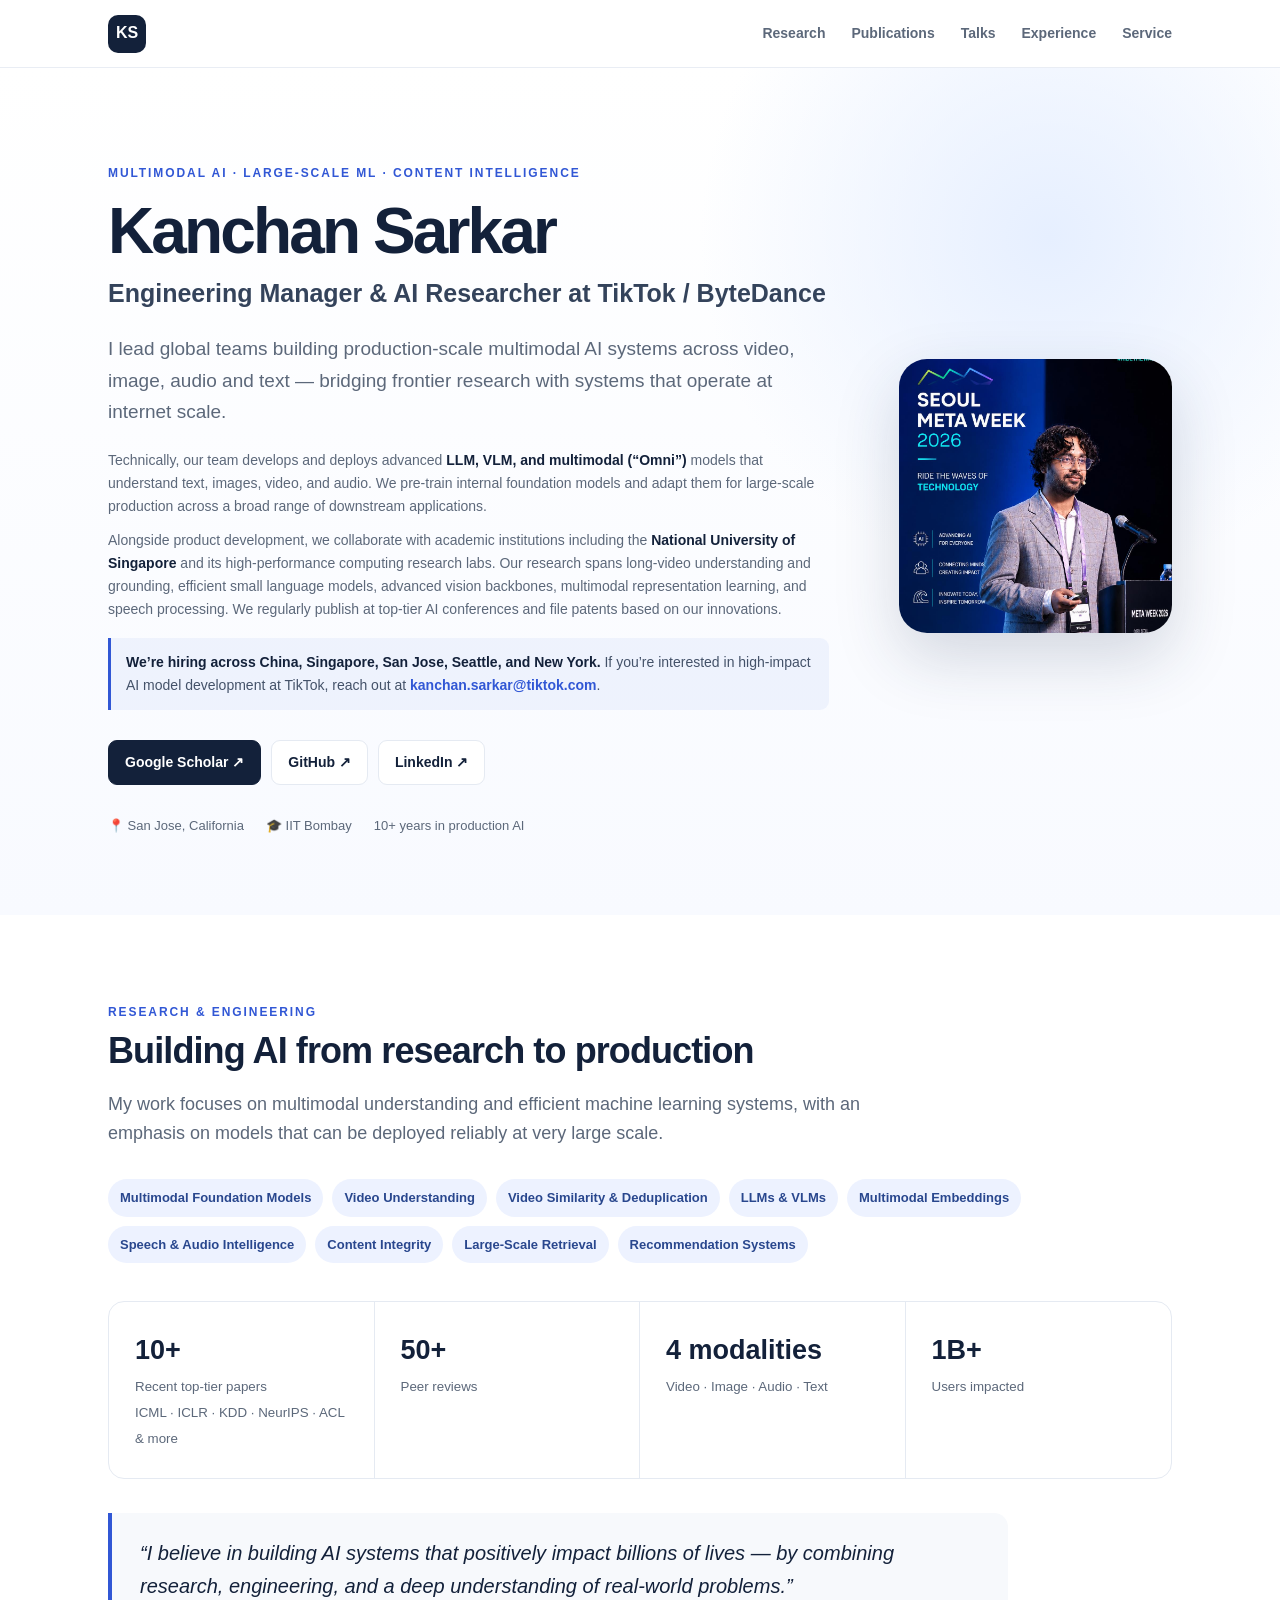
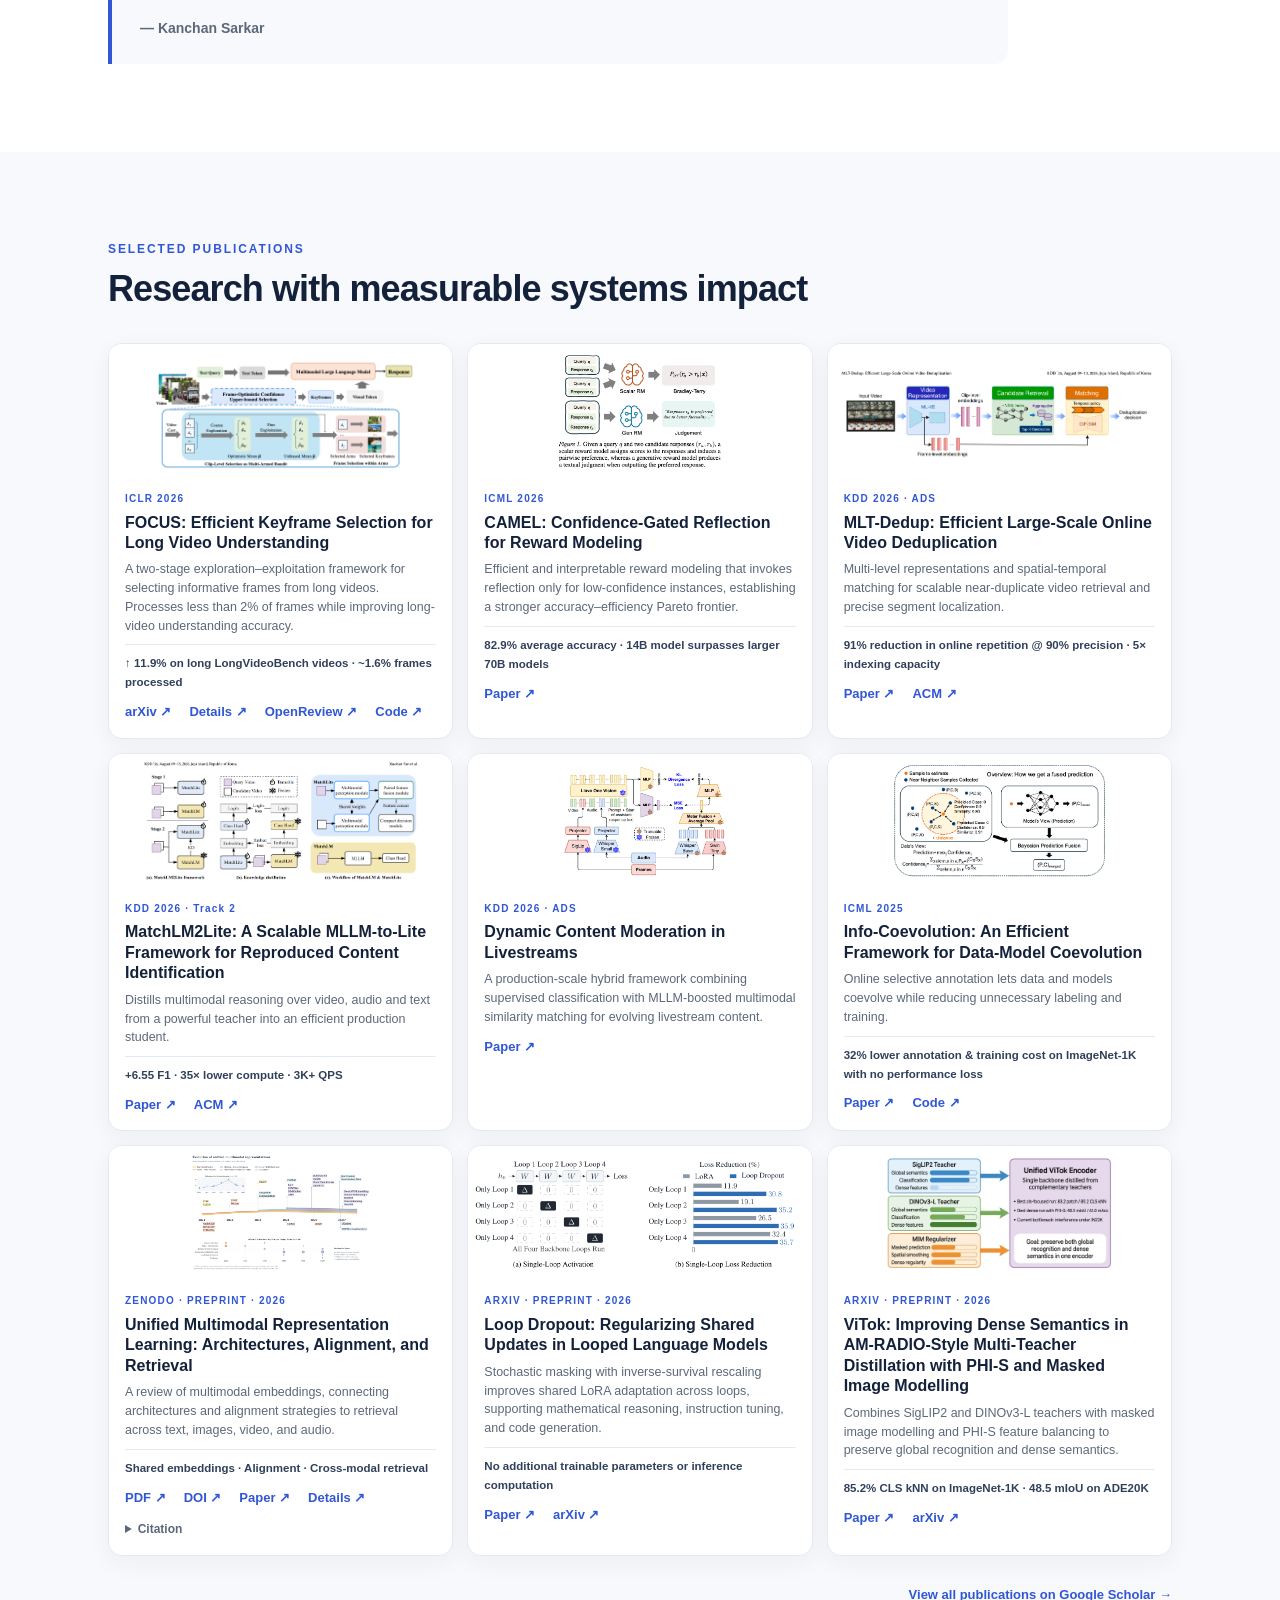
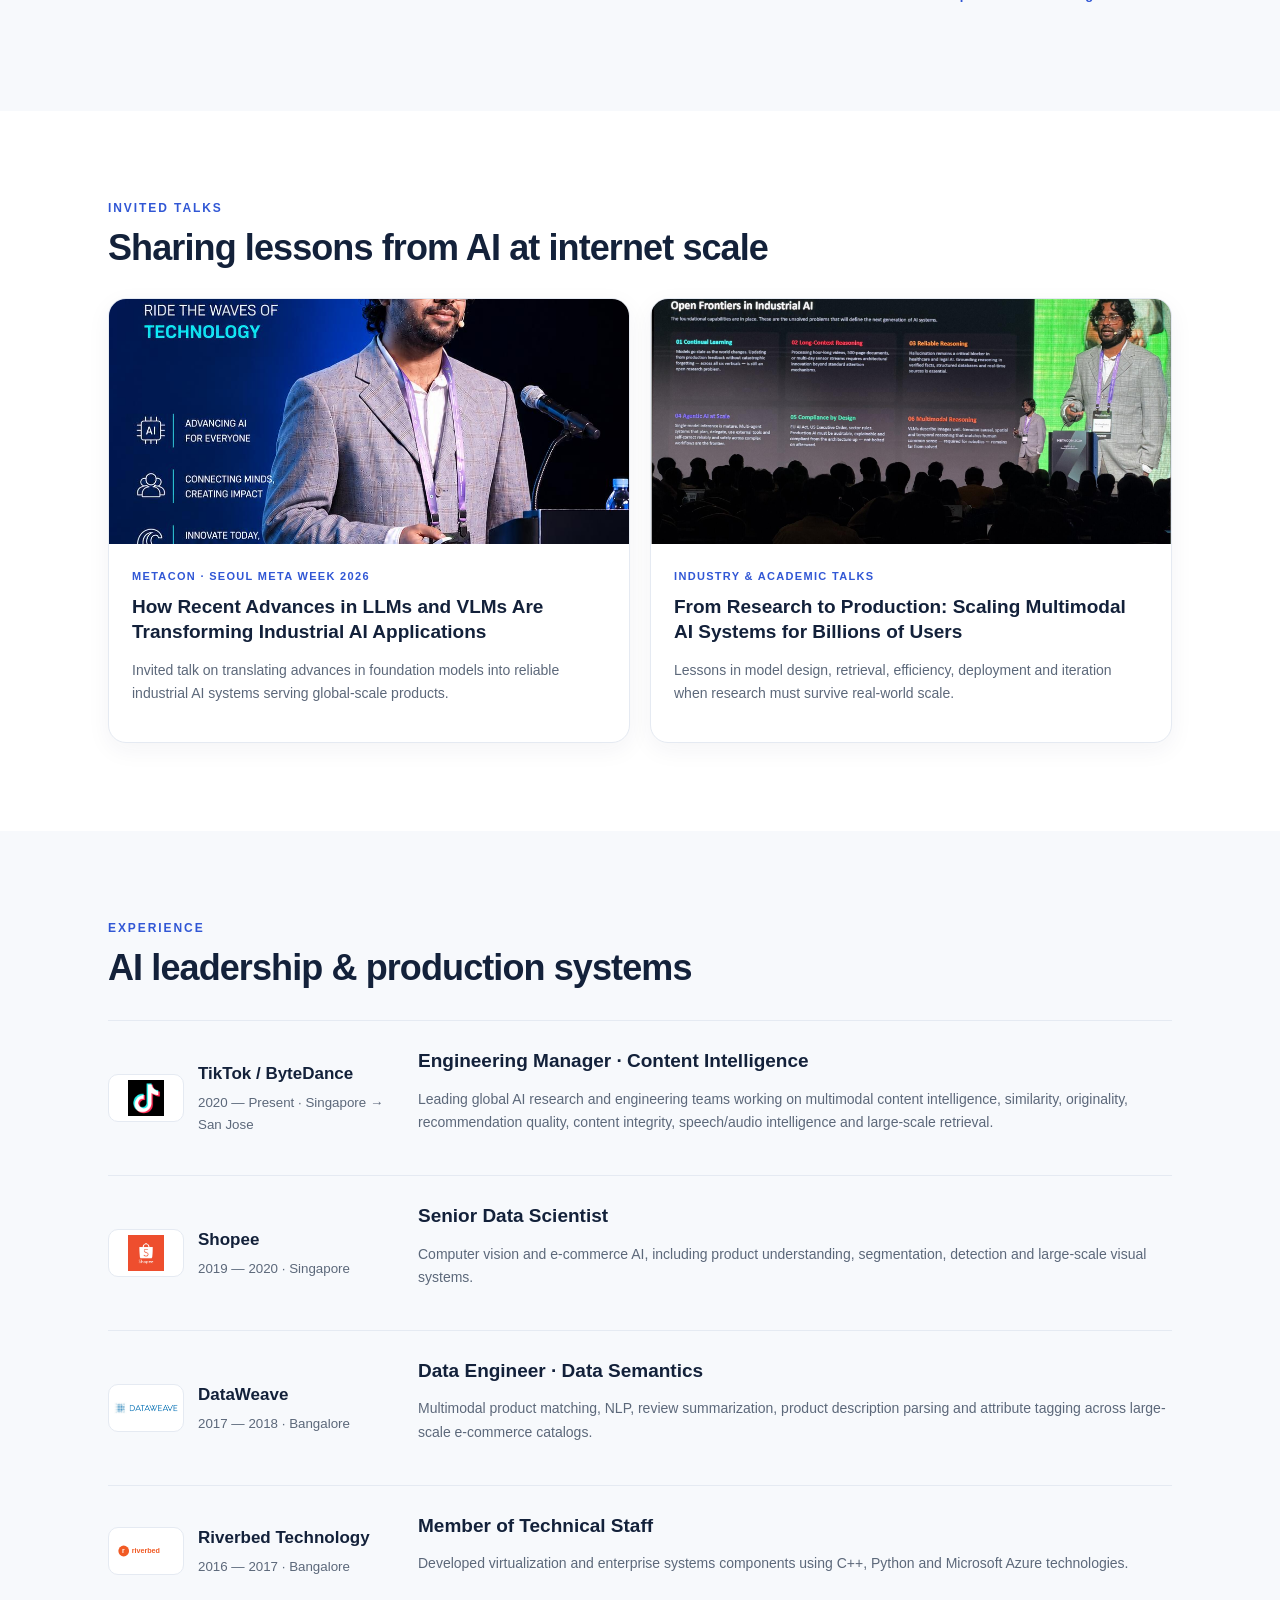
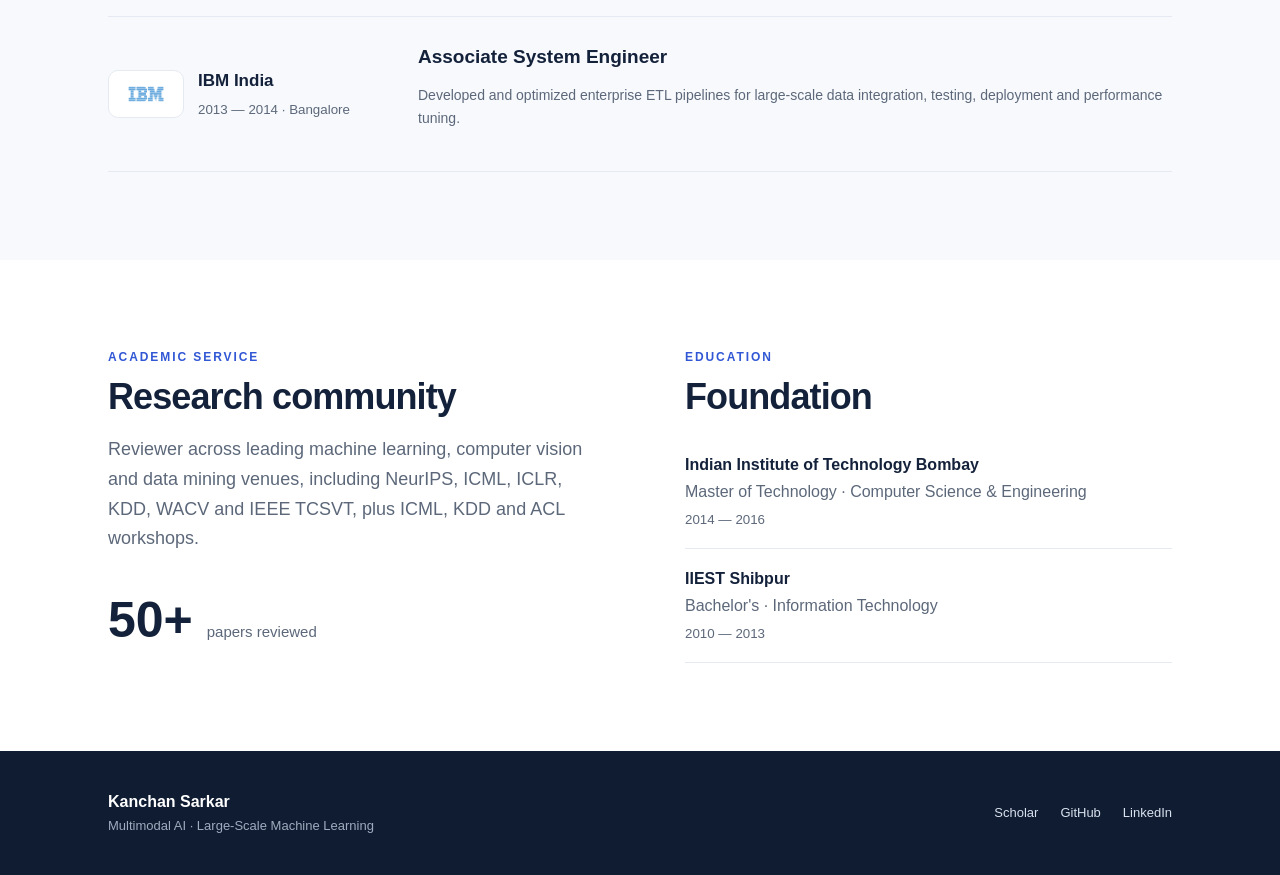
==== commit a6033449: "Add dedicated FOCUS paper page PDF citation metadata and homepage links" ====
--- a/index.html
+++ b/index.html
@@ -31,13 +31,13 @@
 <section class="section alt" id="publications"><div class="wrap">
 <div class="section-kicker">SELECTED PUBLICATIONS</div><h3>Research with measurable systems impact</h3>
 <div class="cards">
-<article class="card featured"><div class="thumb photo"><img src="images/focus.png" alt="FOCUS model architecture overview"></div><div class="cardbody"><div class="venue">ICLR 2026</div><h4>FOCUS: Efficient Keyframe Selection for Long Video Understanding</h4><p>A two-stage exploration–exploitation framework for selecting informative frames from long videos. Processes less than 2% of frames while improving long-video understanding accuracy.</p><div class="metric">↑ 11.9% on long LongVideoBench videos · ~1.6% frames processed</div><div class="links"><a href="https://openreview.net/forum?id=1OQKqLFcbB" target="_blank">Paper ↗</a><a href="https://github.com/NUS-HPC-AI-Lab/FOCUS" target="_blank">Code ↗</a></div></div></article>
+<article class="card featured"><div class="thumb photo"><img src="images/focus.png" alt="FOCUS model architecture overview"></div><div class="cardbody"><div class="venue">ICLR 2026</div><h4>FOCUS: Efficient Keyframe Selection for Long Video Understanding</h4><p>A two-stage exploration–exploitation framework for selecting informative frames from long videos. Processes less than 2% of frames while improving long-video understanding accuracy.</p><div class="metric">↑ 11.9% on long LongVideoBench videos · ~1.6% frames processed</div><div class="links"><a href="https://arxiv.org/abs/2510.27280" target="_blank" rel="noopener noreferrer">arXiv ↗</a><a href="files/focus.html">Details ↗</a><a href="https://openreview.net/forum?id=1OQKqLFcbB" target="_blank" rel="noopener noreferrer">OpenReview ↗</a><a href="https://github.com/NUS-HPC-AI-Lab/FOCUS" target="_blank">Code ↗</a></div></div></article>
 <article class="card featured"><div class="thumb photo"><img src="images/camel.png" alt="CAMEL confidence-gated reflection architecture"></div><div class="cardbody"><div class="venue">ICML 2026</div><h4>CAMEL: Confidence-Gated Reflection for Reward Modeling</h4><p>Efficient and interpretable reward modeling that invokes reflection only for low-confidence instances, establishing a stronger accuracy–efficiency Pareto frontier.</p><div class="metric">82.9% average accuracy · 14B model surpasses larger 70B models</div><div class="links"><a href="https://arxiv.org/abs/2602.20670" target="_blank">Paper ↗</a></div></div></article>
 <article class="card"><div class="thumb photo"><img src="images/mlt-dedup.png" alt="MLT-Dedup model architecture"></div><div class="cardbody"><div class="venue">KDD 2026 · ADS</div><h4>MLT-Dedup: Efficient Large-Scale Online Video Deduplication</h4><p>Multi-level representations and spatial-temporal matching for scalable near-duplicate video retrieval and precise segment localization.</p><div class="metric">91% reduction in online repetition @ 90% precision · 5× indexing capacity</div><div class="links"><a href="https://arxiv.org/abs/2606.12215" target="_blank">Paper ↗</a><a href="https://doi.org/10.1145/3770855.3818450" target="_blank">ACM ↗</a></div></div></article>
 <article class="card"><div class="thumb photo"><img src="images/matchlm2lite.png" alt="MatchLM2Lite distillation architecture"></div><div class="cardbody"><div class="venue">KDD 2026 · Track 2</div><h4>MatchLM2Lite: A Scalable MLLM-to-Lite Framework for Reproduced Content Identification</h4><p>Distills multimodal reasoning over video, audio and text from a powerful teacher into an efficient production student.</p><div class="metric">+6.55 F1 · 35× lower compute · 3K+ QPS</div><div class="links"><a href="https://arxiv.org/abs/2606.14786" target="_blank">Paper ↗</a><a href="https://doi.org/10.1145/3770855.3818444" target="_blank">ACM ↗</a></div></div></article>
 <article class="card"><div class="thumb photo"><img src="images/live.png" alt="Dynamic Content Moderation dual-path architecture"></div><div class="cardbody"><div class="venue">KDD 2026 · ADS</div><h4>Dynamic Content Moderation in Livestreams</h4><p>A production-scale hybrid framework combining supervised classification with MLLM-boosted multimodal similarity matching for evolving livestream content.</p><div class="links"><a href="https://openreview.net/pdf?id=tM5adxpB4p" target="_blank">Paper ↗</a></div></div></article>
 <article class="card"><div class="thumb photo"><img src="images/info-coevolution.png" alt="Info-Coevolution architecture"></div><div class="cardbody"><div class="venue">ICML 2025</div><h4>Info-Coevolution: An Efficient Framework for Data-Model Coevolution</h4><p>Online selective annotation lets data and models coevolve while reducing unnecessary labeling and training.</p><div class="metric">32% lower annotation & training cost on ImageNet-1K with no performance loss</div><div class="links"><a href="https://proceedings.mlr.press/v267/qin25h.html" target="_blank">Paper ↗</a><a href="https://github.com/NUS-HPC-AI-Lab/Info-Coevolution" target="_blank">Code ↗</a></div></div></article>
-<article class="card"><div class="thumb photo"><img src="files/unified-multimodal/figure-1.png" alt="Evolution of unified multimodal representations: methods, design families, and timeline"></div><div class="cardbody"><div class="venue">ZENODO · PREPRINT · 2026</div><h4>Unified Multimodal Representation Learning: Architectures, Alignment, and Retrieval</h4><p>A review of multimodal embeddings, connecting architectures and alignment strategies to retrieval across text, images, video, and audio.</p><div class="metric">Shared embeddings · Alignment · Cross-modal retrieval</div><div class="links"><a href="files/Unified_Multimodal_Representation_Learning.pdf" target="_blank" rel="noopener noreferrer">PDF ↗</a><a href="https://doi.org/10.5281/zenodo.23227885" target="_blank" rel="noopener noreferrer">DOI ↗</a><a href="https://zenodo.org/records/23227885" target="_blank" rel="noopener noreferrer">Paper ↗</a><a href="https://github.com/KanchanIIT/KanchanIIT.github.io/blob/master/files/Unified_Multimodal_Representation_Learning.md" target="_blank" rel="noopener noreferrer">Details ↗</a></div><details style="margin-top:12px;font-size:12px;color:var(--muted)"><summary style="cursor:pointer;font-weight:700">Citation</summary><p>Kanchan, S., Jana, E., &amp; Agrawal, D. (2026). Unified Multimodal Representation Learning: Architectures, Alignment, and Retrieval. Zenodo. <a href="https://doi.org/10.5281/zenodo.23227885">https://doi.org/10.5281/zenodo.23227885</a></p></details></div></article>
+<article class="card"><div class="thumb photo"><img src="files/unified-multimodal/figure-1.png" alt="Evolution of unified multimodal representations: methods, design families, and timeline"></div><div class="cardbody"><div class="venue">ZENODO · PREPRINT · 2026</div><h4>Unified Multimodal Representation Learning: Architectures, Alignment, and Retrieval</h4><p>A review of multimodal embeddings, connecting architectures and alignment strategies to retrieval across text, images, video, and audio.</p><div class="metric">Shared embeddings · Alignment · Cross-modal retrieval</div><div class="links"><a href="files/Unified_Multimodal_Representation_Learning.pdf" target="_blank" rel="noopener noreferrer">PDF ↗</a><a href="https://doi.org/10.5281/zenodo.23227885" target="_blank" rel="noopener noreferrer">DOI ↗</a><a href="https://zenodo.org/records/23227885" target="_blank" rel="noopener noreferrer">Paper ↗</a><a href="files/unified-multimodal-representation-learning.html" target="_blank" rel="noopener noreferrer">Details ↗</a></div><details style="margin-top:12px;font-size:12px;color:var(--muted)"><summary style="cursor:pointer;font-weight:700">Citation</summary><p>Kanchan, S., Jana, E., &amp; Agrawal, D. (2026). Unified Multimodal Representation Learning: Architectures, Alignment, and Retrieval. Zenodo. <a href="https://doi.org/10.5281/zenodo.23227885">https://doi.org/10.5281/zenodo.23227885</a></p></details></div></article>
 <article class="card"><div class="thumb photo"><img src="images/loop-dropout.png" alt="Loop Dropout shared adaptation across loops and loss-reduction comparison"></div><div class="cardbody"><div class="venue">ARXIV · PREPRINT · 2026</div><h4>Loop Dropout: Regularizing Shared Updates in Looped Language Models</h4><p>Stochastic masking with inverse-survival rescaling improves shared LoRA adaptation across loops, supporting mathematical reasoning, instruction tuning, and code generation.</p><div class="metric">No additional trainable parameters or inference computation</div><div class="links"><a href="https://arxiv.org/pdf/2609.34218" target="_blank" rel="noopener noreferrer">Paper ↗</a><a href="https://arxiv.org/abs/2609.34218" target="_blank" rel="noopener noreferrer">arXiv ↗</a></div></div></article>
 <article class="card"><div class="thumb photo"><img src="images/vitok.png" alt="ViTok encoder distilled from SigLIP2 and DINOv3-L with masked image modelling"></div><div class="cardbody"><div class="venue">ARXIV · PREPRINT · 2026</div><h4>ViTok: Improving Dense Semantics in AM-RADIO-Style Multi-Teacher Distillation with PHI-S and Masked Image Modelling</h4><p>Combines SigLIP2 and DINOv3-L teachers with masked image modelling and PHI-S feature balancing to preserve global recognition and dense semantics.</p><div class="metric">85.2% CLS kNN on ImageNet-1K · 48.5 mIoU on ADE20K</div><div class="links"><a href="https://arxiv.org/pdf/2610.02903" target="_blank" rel="noopener noreferrer">Paper ↗</a><a href="https://arxiv.org/abs/2610.02903" target="_blank" rel="noopener noreferrer">arXiv ↗</a></div></div></article>
 </div>
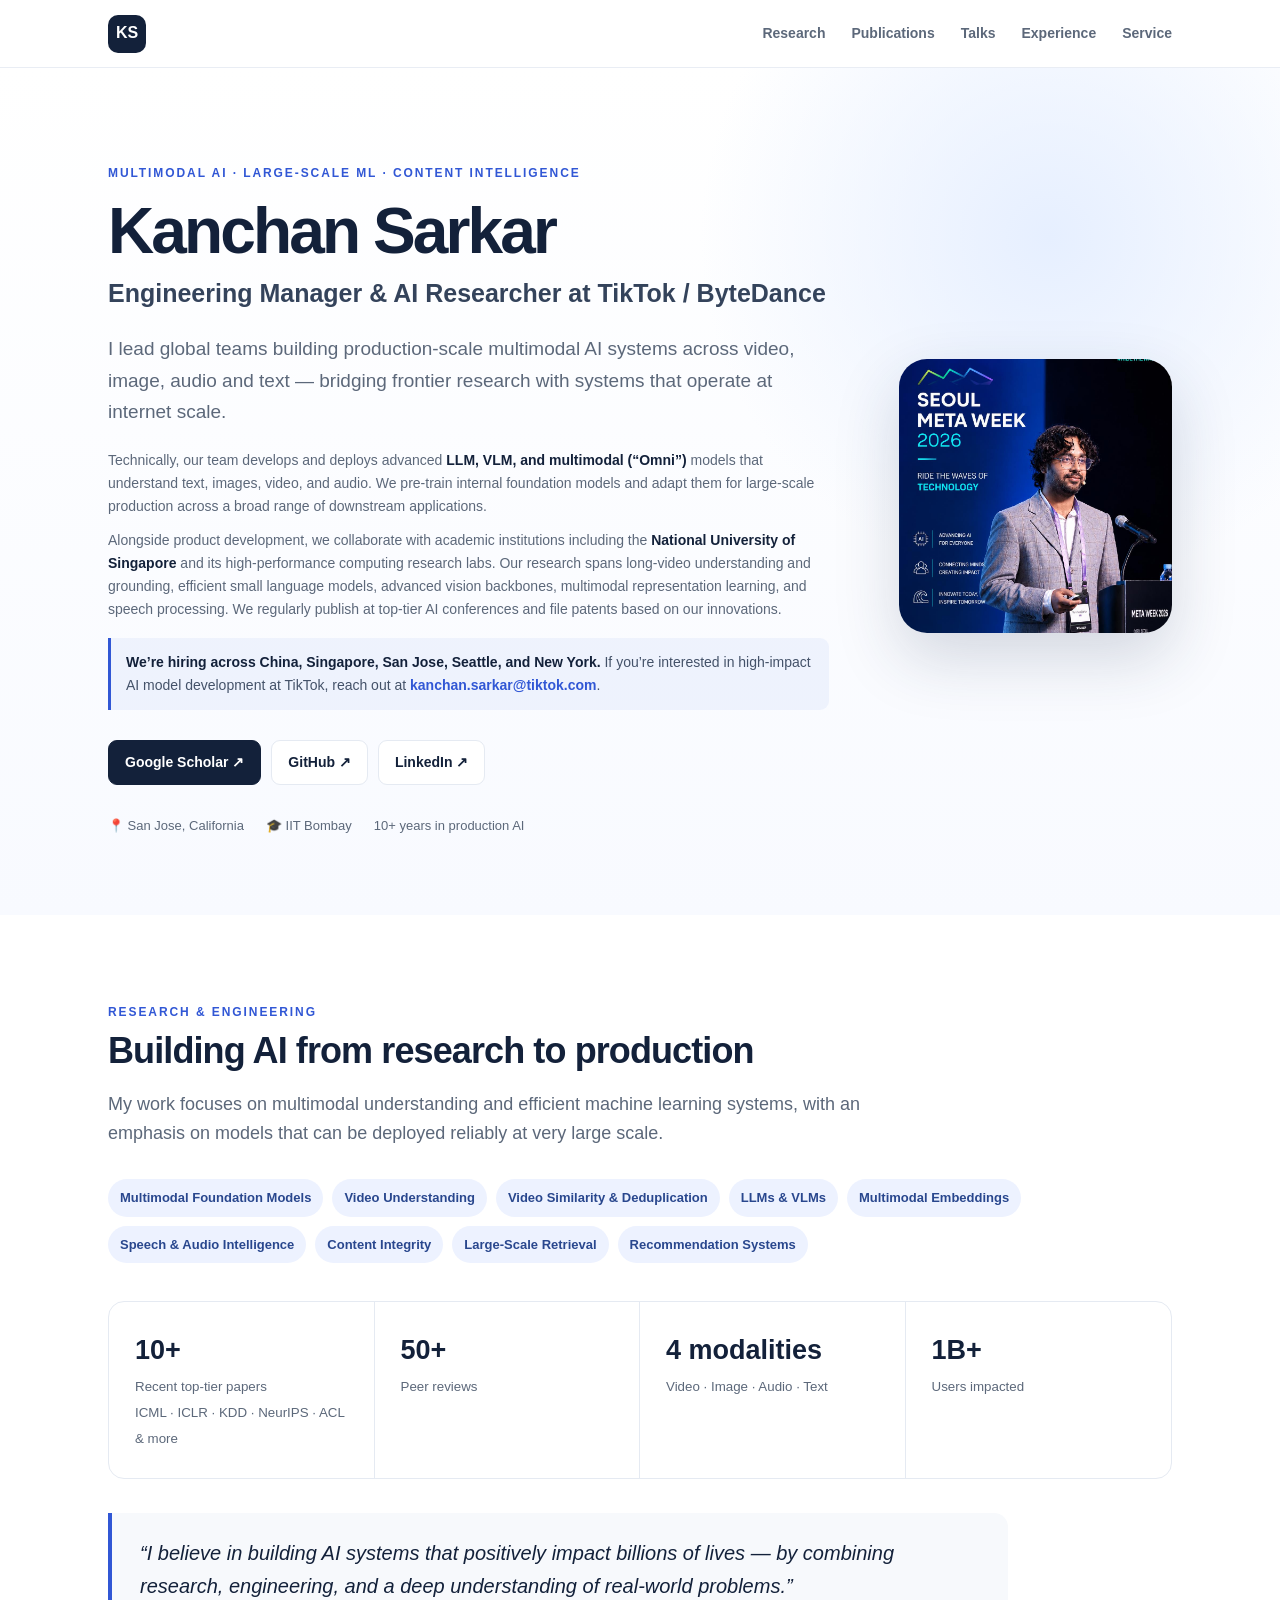
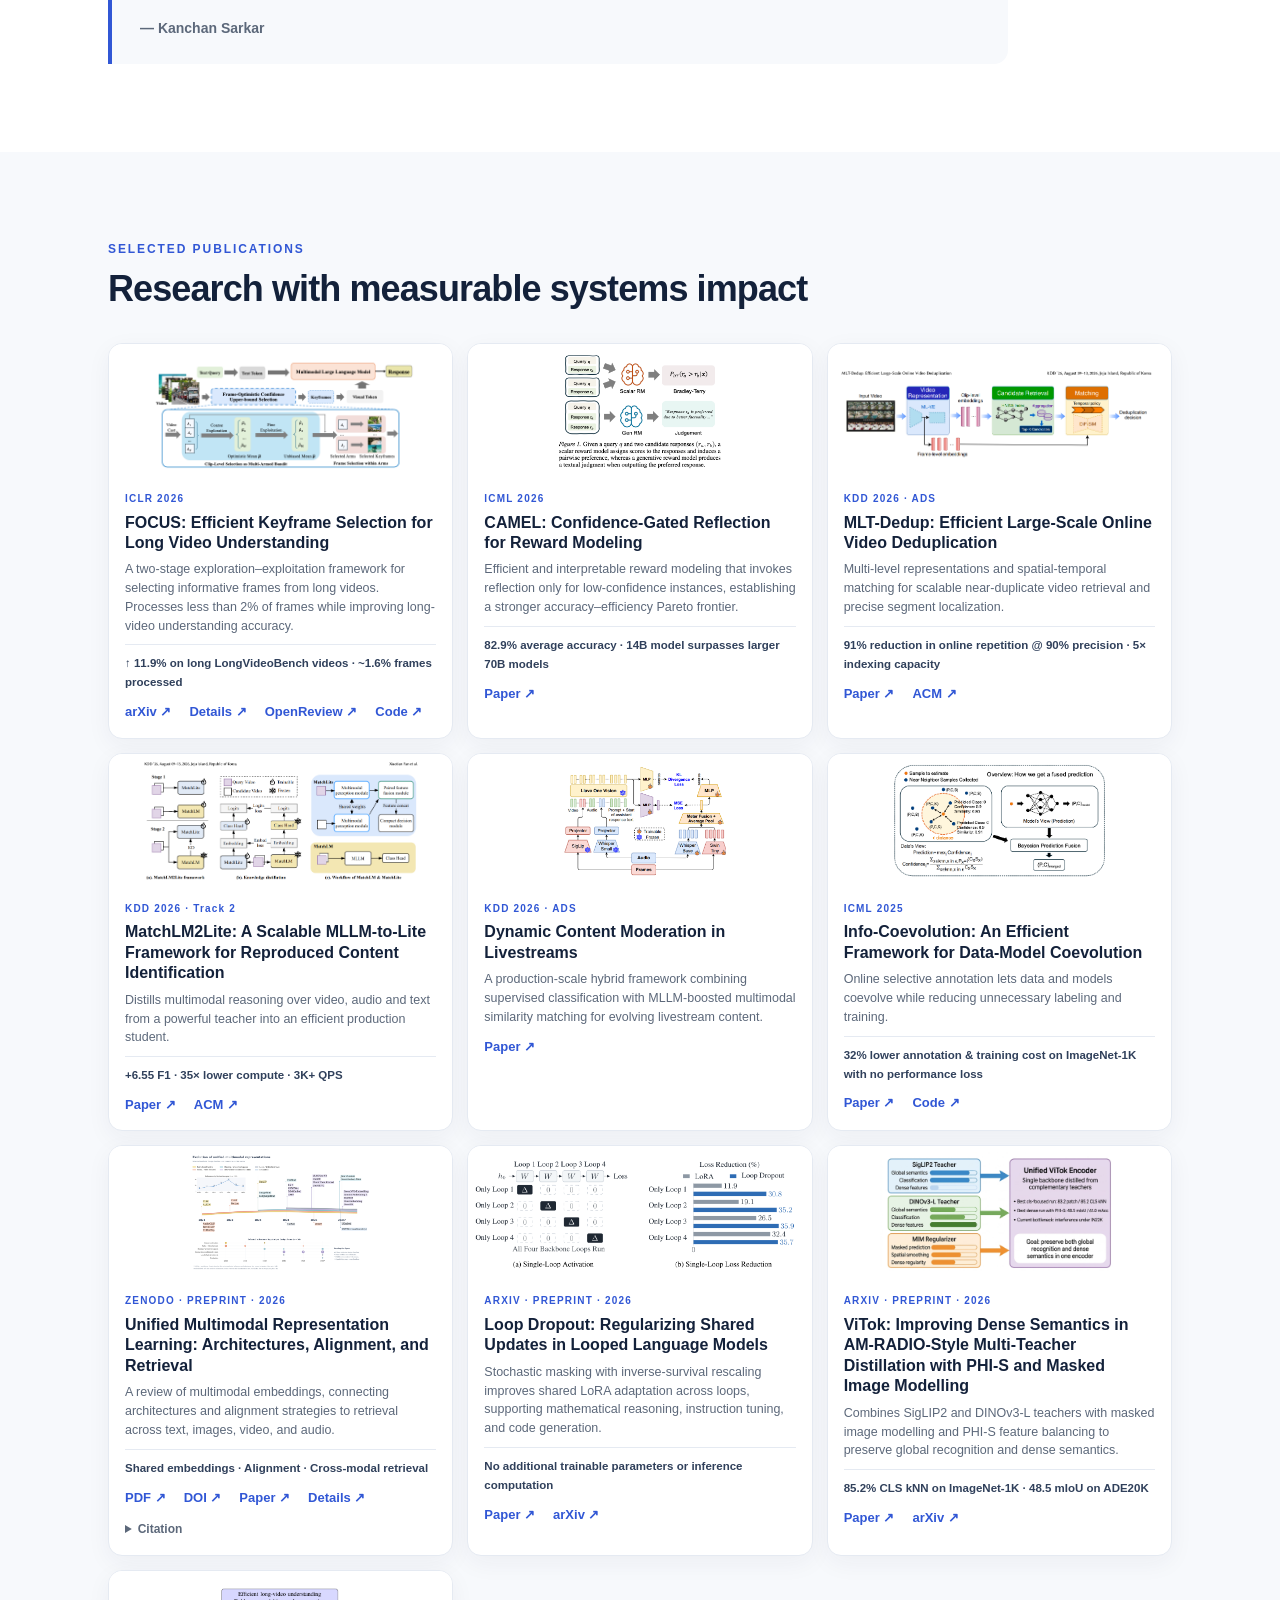
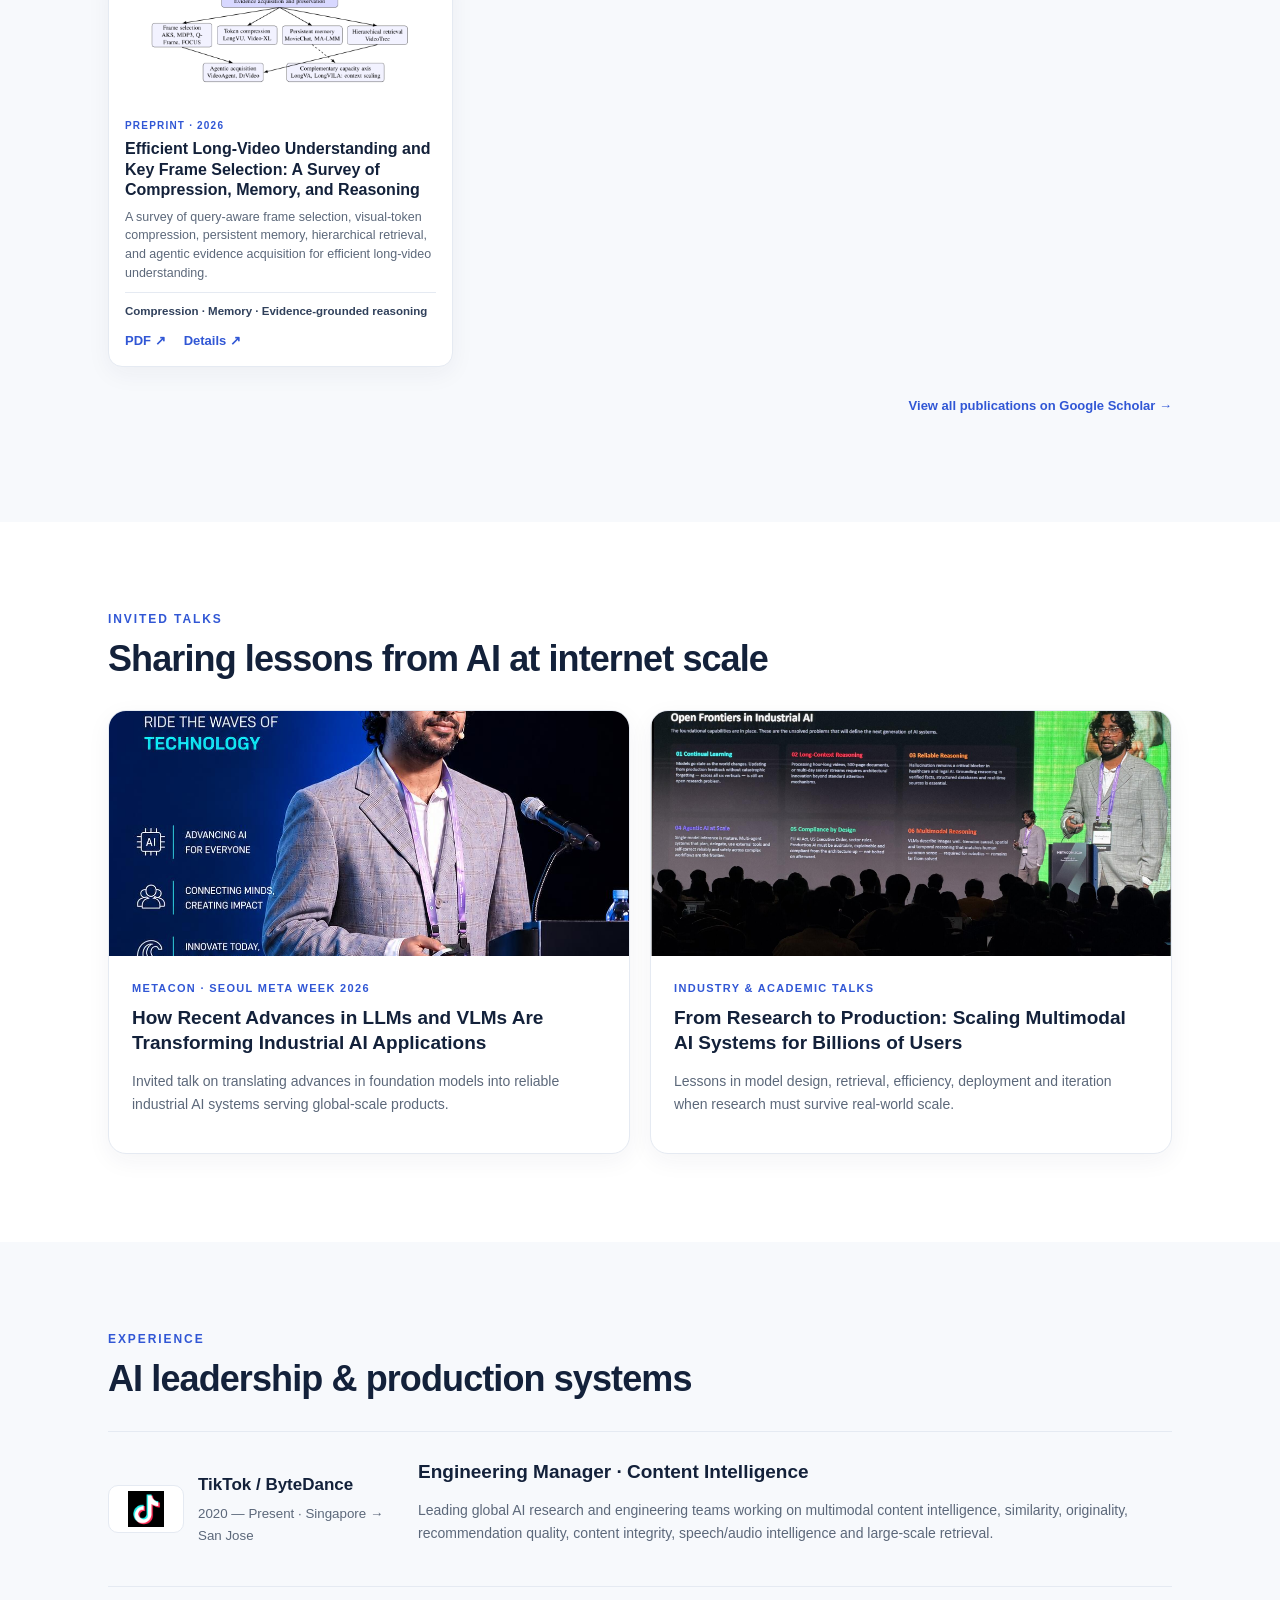
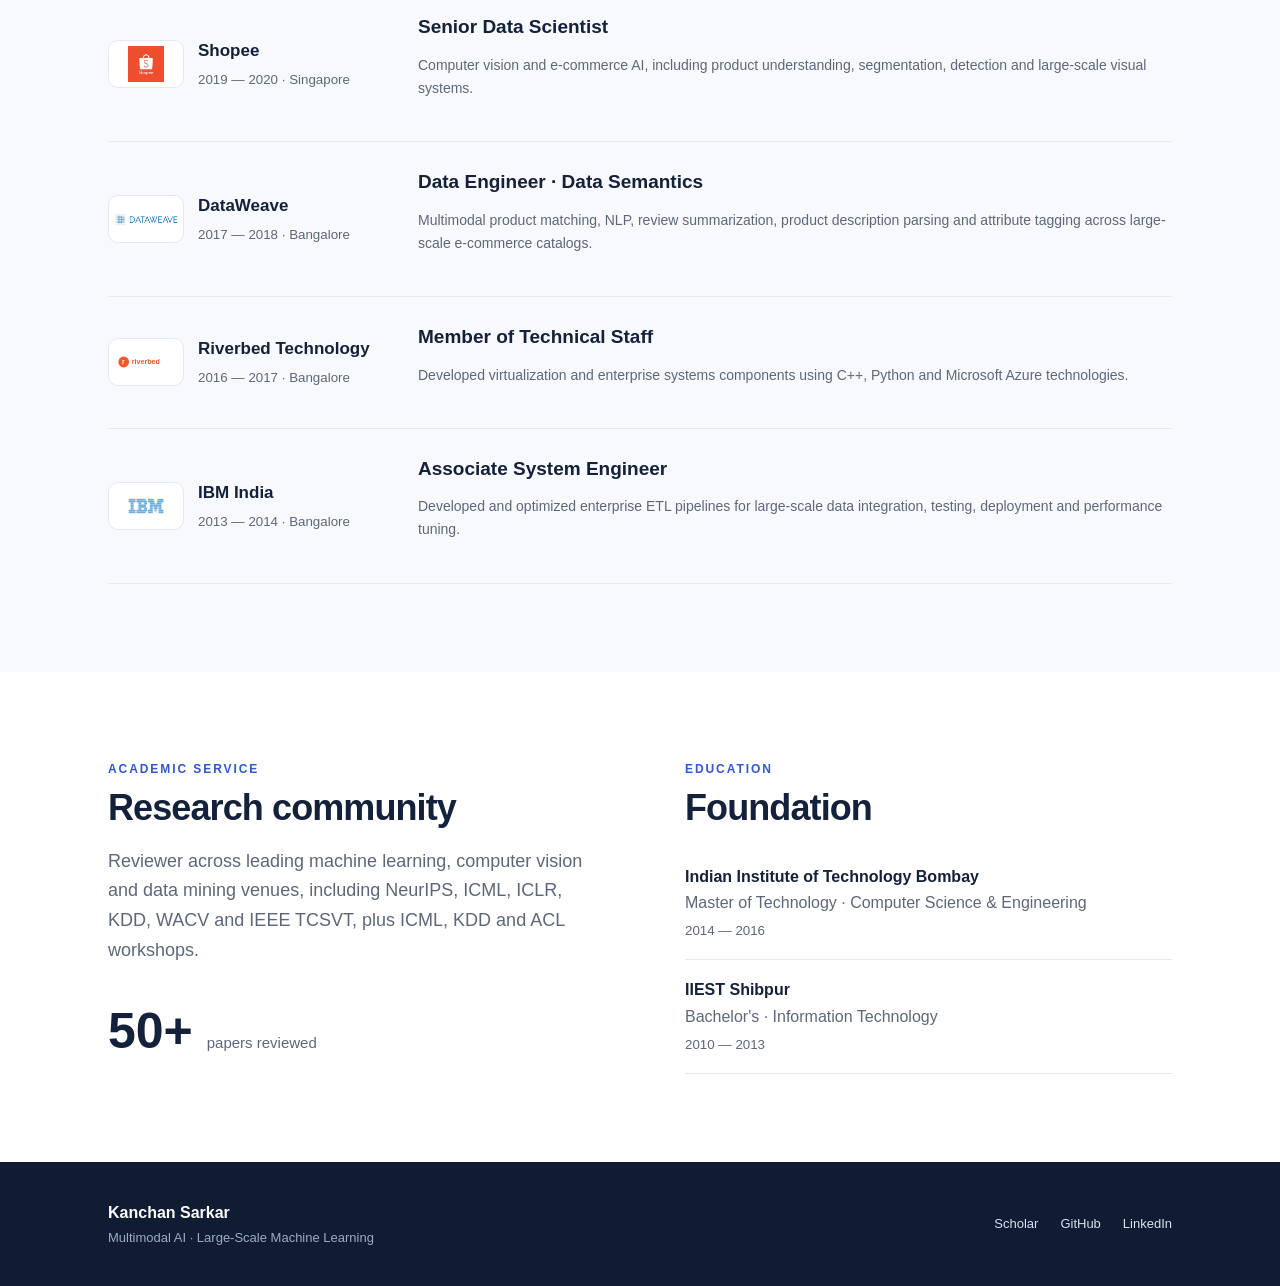
==== commit 11eb33b8: "Add long-video understanding survey to homepage publications" ====
--- a/index.html
+++ b/index.html
@@ -40,6 +40,7 @@
 <article class="card"><div class="thumb photo"><img src="files/unified-multimodal/figure-1.png" alt="Evolution of unified multimodal representations: methods, design families, and timeline"></div><div class="cardbody"><div class="venue">ZENODO · PREPRINT · 2026</div><h4>Unified Multimodal Representation Learning: Architectures, Alignment, and Retrieval</h4><p>A review of multimodal embeddings, connecting architectures and alignment strategies to retrieval across text, images, video, and audio.</p><div class="metric">Shared embeddings · Alignment · Cross-modal retrieval</div><div class="links"><a href="files/Unified_Multimodal_Representation_Learning.pdf" target="_blank" rel="noopener noreferrer">PDF ↗</a><a href="https://doi.org/10.5281/zenodo.23227885" target="_blank" rel="noopener noreferrer">DOI ↗</a><a href="https://zenodo.org/records/23227885" target="_blank" rel="noopener noreferrer">Paper ↗</a><a href="files/unified-multimodal-representation-learning.html" target="_blank" rel="noopener noreferrer">Details ↗</a></div><details style="margin-top:12px;font-size:12px;color:var(--muted)"><summary style="cursor:pointer;font-weight:700">Citation</summary><p>Kanchan, S., Jana, E., &amp; Agrawal, D. (2026). Unified Multimodal Representation Learning: Architectures, Alignment, and Retrieval. Zenodo. <a href="https://doi.org/10.5281/zenodo.23227885">https://doi.org/10.5281/zenodo.23227885</a></p></details></div></article>
 <article class="card"><div class="thumb photo"><img src="images/loop-dropout.png" alt="Loop Dropout shared adaptation across loops and loss-reduction comparison"></div><div class="cardbody"><div class="venue">ARXIV · PREPRINT · 2026</div><h4>Loop Dropout: Regularizing Shared Updates in Looped Language Models</h4><p>Stochastic masking with inverse-survival rescaling improves shared LoRA adaptation across loops, supporting mathematical reasoning, instruction tuning, and code generation.</p><div class="metric">No additional trainable parameters or inference computation</div><div class="links"><a href="https://arxiv.org/pdf/2609.34218" target="_blank" rel="noopener noreferrer">Paper ↗</a><a href="https://arxiv.org/abs/2609.34218" target="_blank" rel="noopener noreferrer">arXiv ↗</a></div></div></article>
 <article class="card"><div class="thumb photo"><img src="images/vitok.png" alt="ViTok encoder distilled from SigLIP2 and DINOv3-L with masked image modelling"></div><div class="cardbody"><div class="venue">ARXIV · PREPRINT · 2026</div><h4>ViTok: Improving Dense Semantics in AM-RADIO-Style Multi-Teacher Distillation with PHI-S and Masked Image Modelling</h4><p>Combines SigLIP2 and DINOv3-L teachers with masked image modelling and PHI-S feature balancing to preserve global recognition and dense semantics.</p><div class="metric">85.2% CLS kNN on ImageNet-1K · 48.5 mIoU on ADE20K</div><div class="links"><a href="https://arxiv.org/pdf/2610.02903" target="_blank" rel="noopener noreferrer">Paper ↗</a><a href="https://arxiv.org/abs/2610.02903" target="_blank" rel="noopener noreferrer">arXiv ↗</a></div></div></article>
+<article class="card"><div class="thumb photo"><img src="files/long-video-survey/figure-1.png" alt="Taxonomy of efficient long-video understanding methods"></div><div class="cardbody"><div class="venue">PREPRINT · 2026</div><h4>Efficient Long-Video Understanding and Key Frame Selection: A Survey of Compression, Memory, and Reasoning</h4><p>A survey of query-aware frame selection, visual-token compression, persistent memory, hierarchical retrieval, and agentic evidence acquisition for efficient long-video understanding.</p><div class="metric">Compression · Memory · Evidence-grounded reasoning</div><div class="links"><a href="files/Long_Video_Understanding_Survey.pdf" target="_blank" rel="noopener noreferrer">PDF ↗</a><a href="files/long-video-understanding-survey.html">Details ↗</a></div></div></article>
 </div>
 <p class="more"><a href="https://scholar.google.com/citations?user=GVD6IiMAAAAJ" target="_blank">View all publications on Google Scholar →</a></p>
 </div></section>
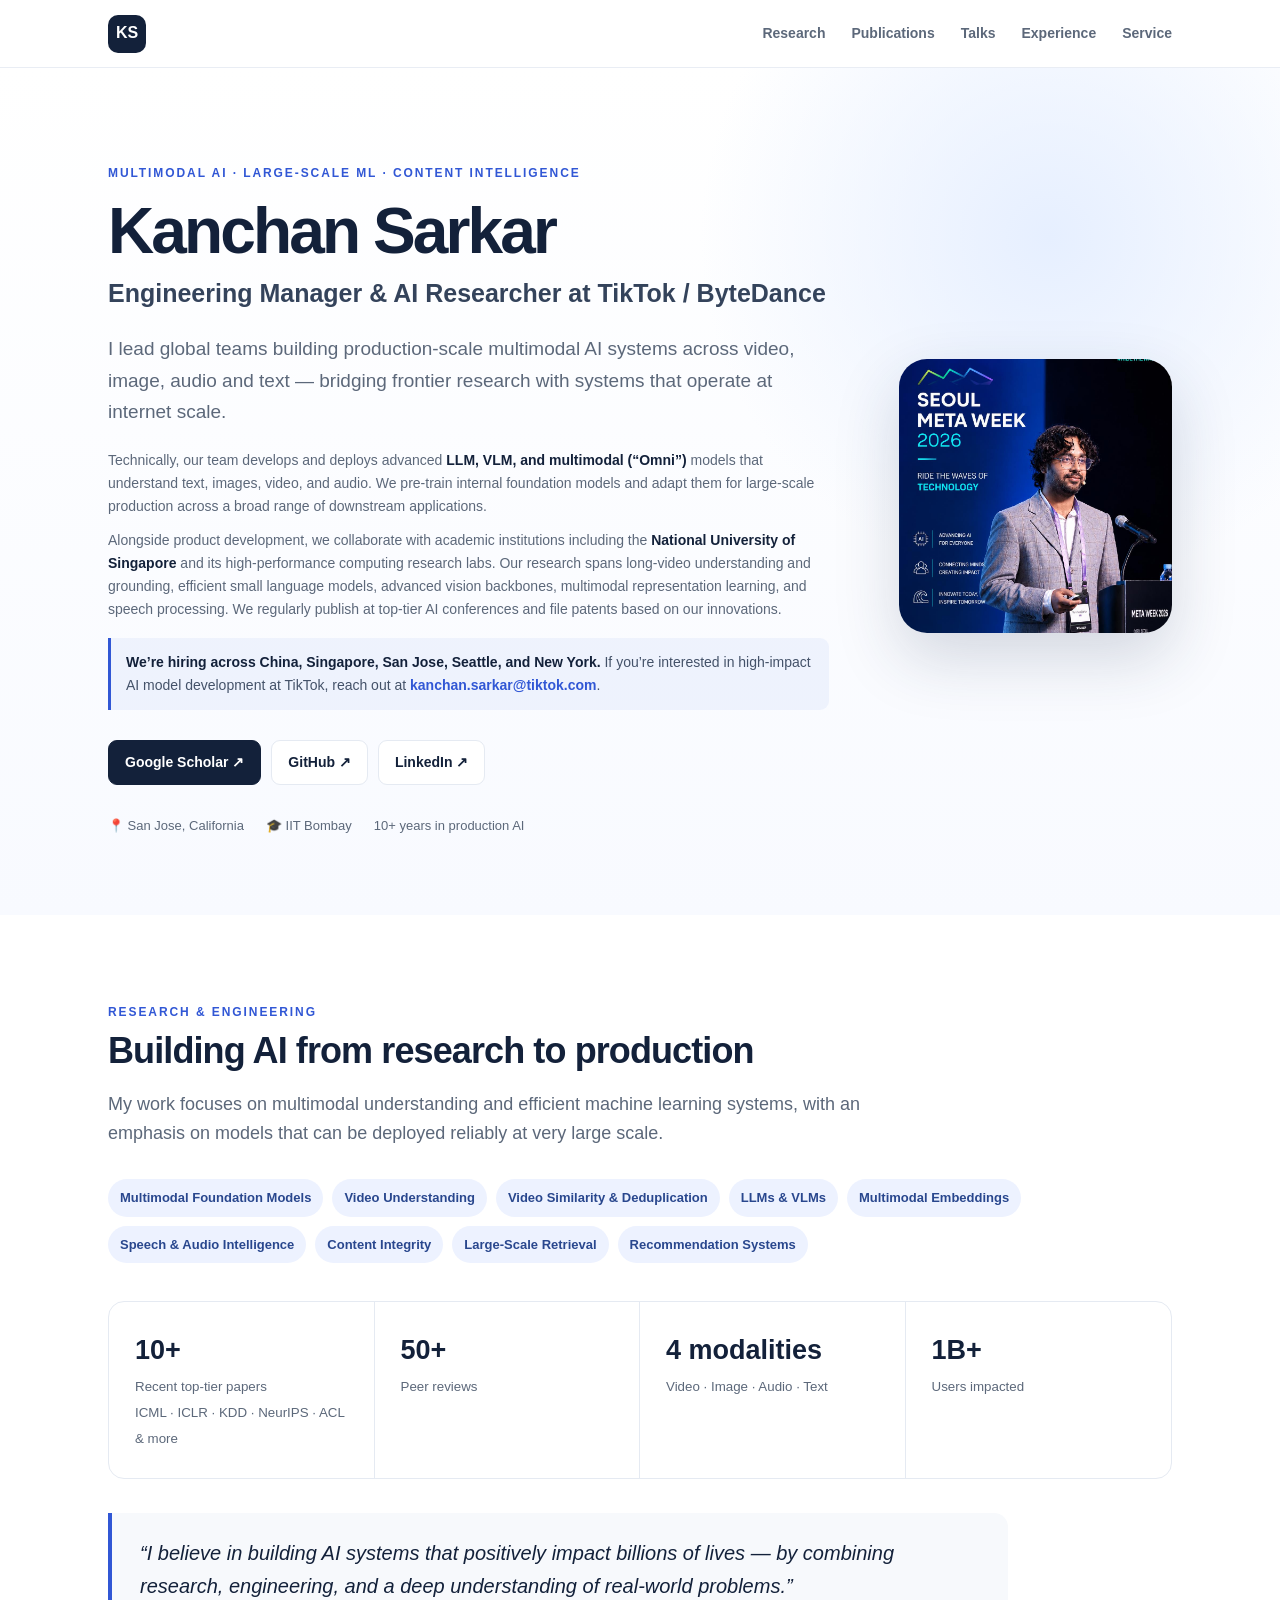
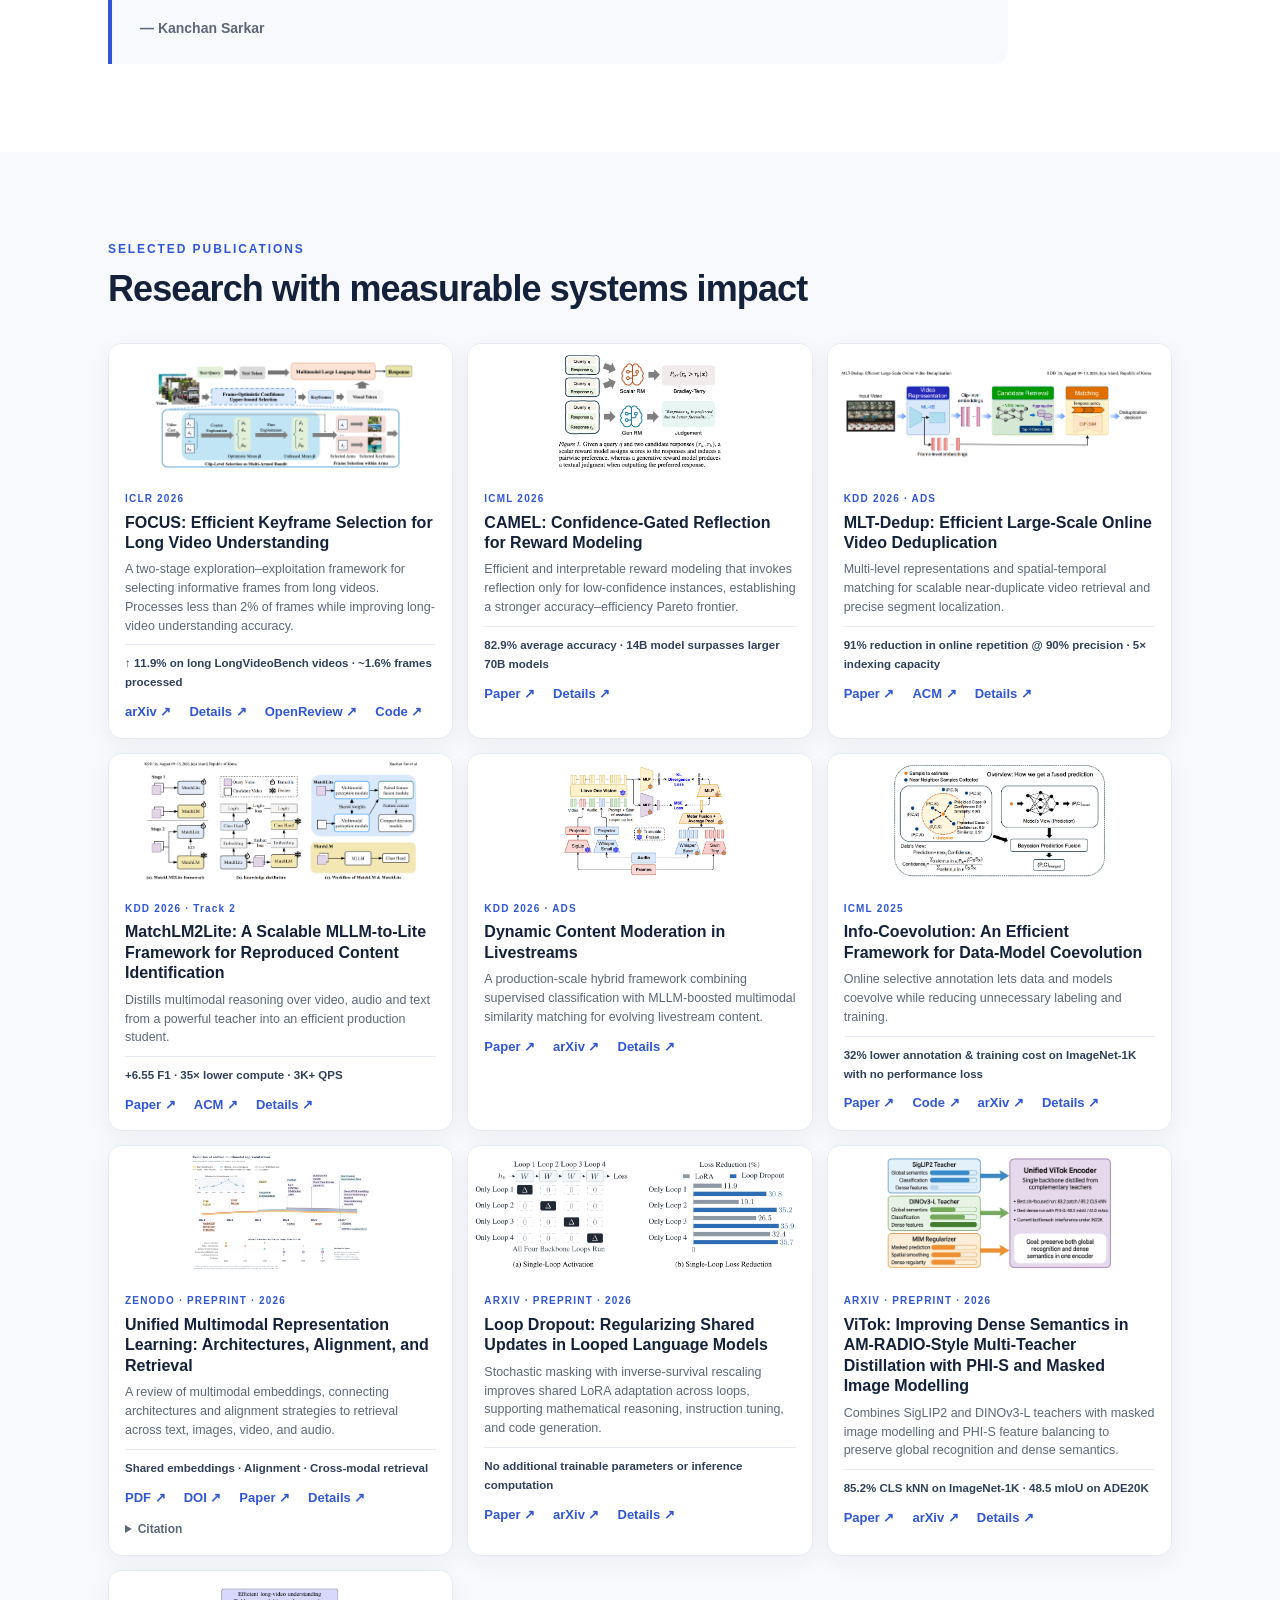
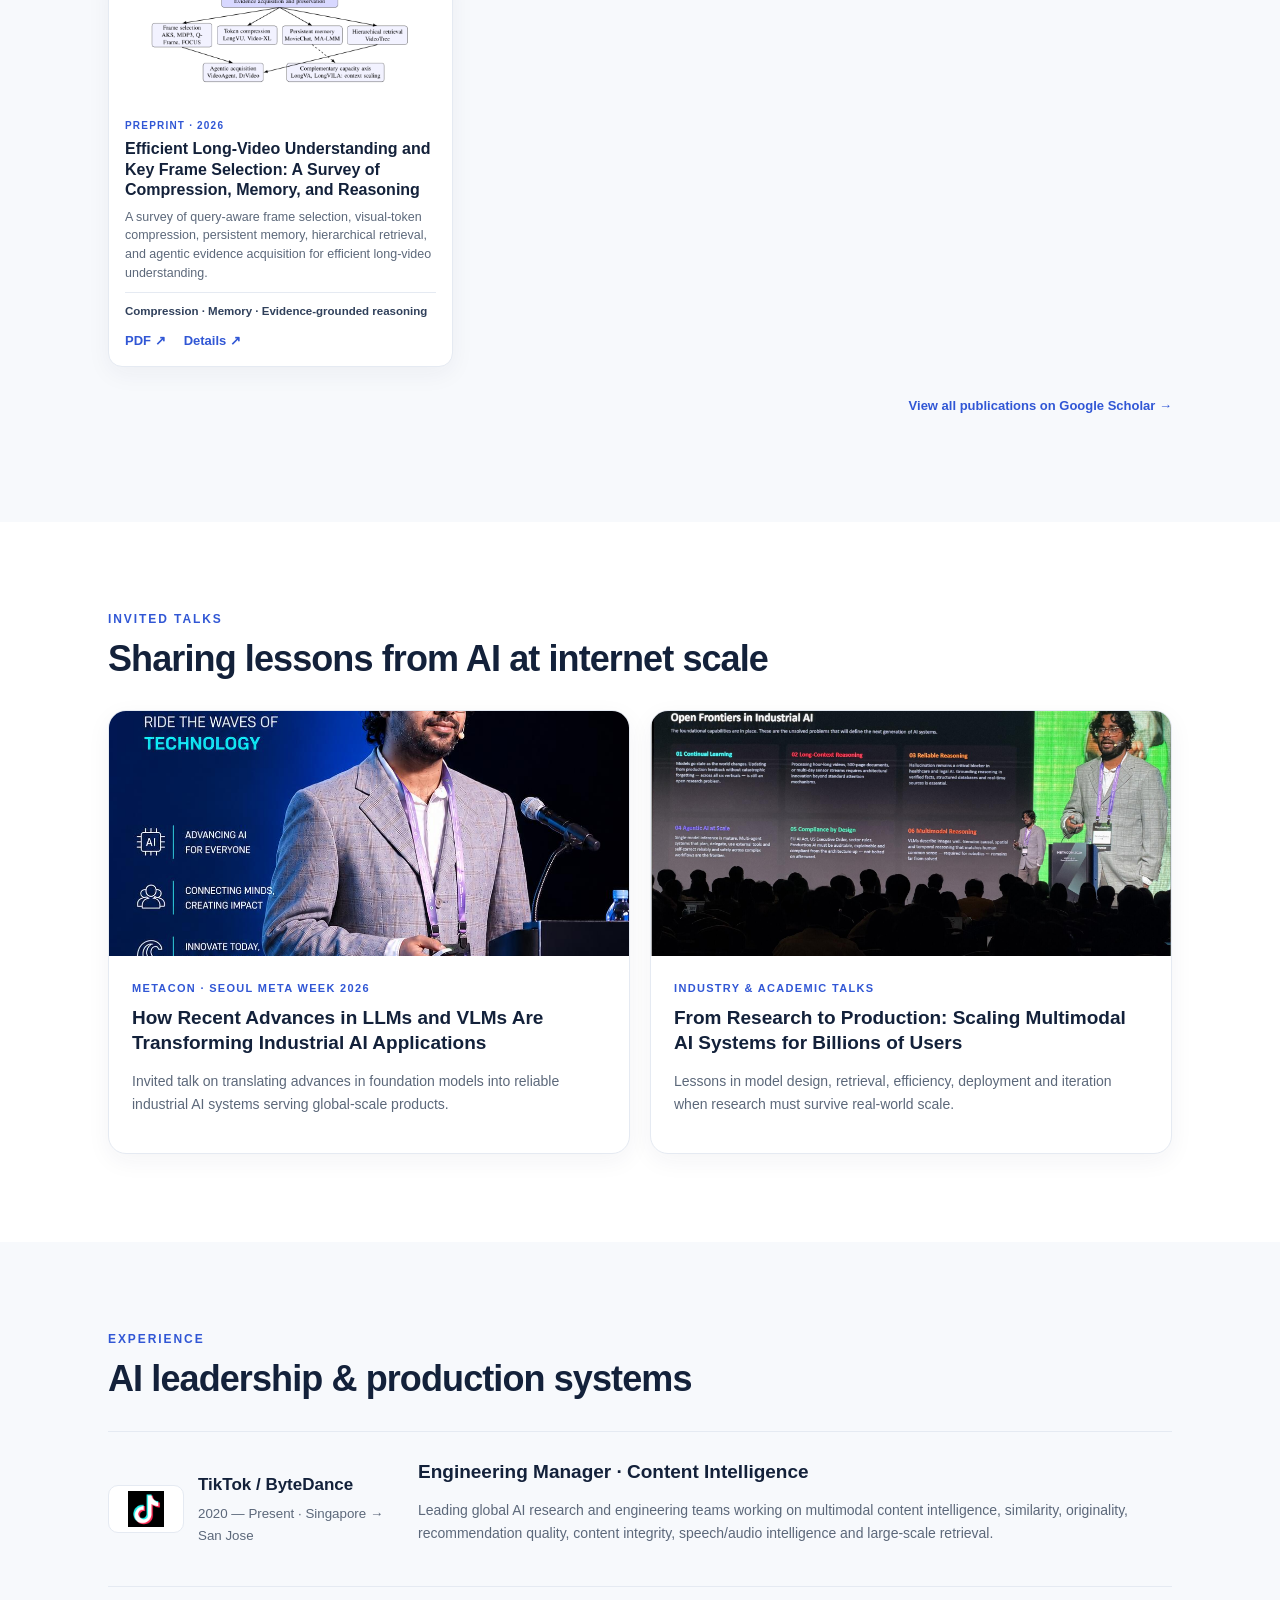
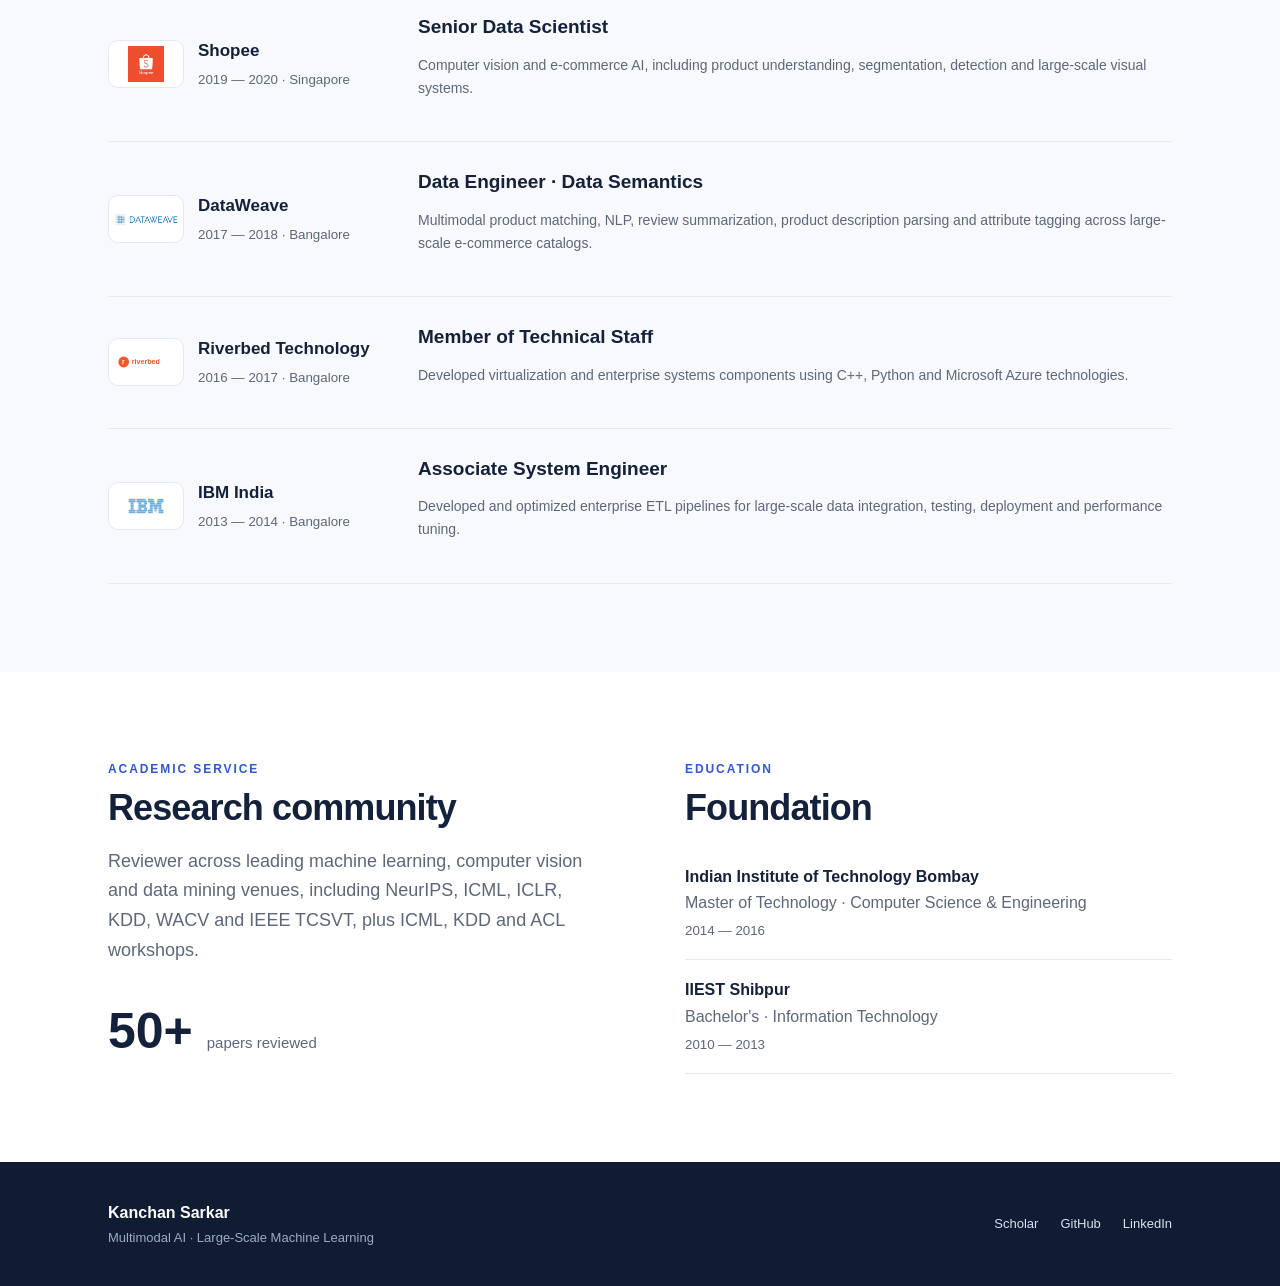
==== commit 89866f67: "Add dedicated scholarly pages for every homepage publication" ====
--- a/index.html
+++ b/index.html
@@ -32,14 +32,14 @@
 <div class="section-kicker">SELECTED PUBLICATIONS</div><h3>Research with measurable systems impact</h3>
 <div class="cards">
 <article class="card featured"><div class="thumb photo"><img src="images/focus.png" alt="FOCUS model architecture overview"></div><div class="cardbody"><div class="venue">ICLR 2026</div><h4>FOCUS: Efficient Keyframe Selection for Long Video Understanding</h4><p>A two-stage exploration–exploitation framework for selecting informative frames from long videos. Processes less than 2% of frames while improving long-video understanding accuracy.</p><div class="metric">↑ 11.9% on long LongVideoBench videos · ~1.6% frames processed</div><div class="links"><a href="https://arxiv.org/abs/2510.27280" target="_blank" rel="noopener noreferrer">arXiv ↗</a><a href="files/focus.html">Details ↗</a><a href="https://openreview.net/forum?id=1OQKqLFcbB" target="_blank" rel="noopener noreferrer">OpenReview ↗</a><a href="https://github.com/NUS-HPC-AI-Lab/FOCUS" target="_blank">Code ↗</a></div></div></article>
-<article class="card featured"><div class="thumb photo"><img src="images/camel.png" alt="CAMEL confidence-gated reflection architecture"></div><div class="cardbody"><div class="venue">ICML 2026</div><h4>CAMEL: Confidence-Gated Reflection for Reward Modeling</h4><p>Efficient and interpretable reward modeling that invokes reflection only for low-confidence instances, establishing a stronger accuracy–efficiency Pareto frontier.</p><div class="metric">82.9% average accuracy · 14B model surpasses larger 70B models</div><div class="links"><a href="https://arxiv.org/abs/2602.20670" target="_blank">Paper ↗</a></div></div></article>
-<article class="card"><div class="thumb photo"><img src="images/mlt-dedup.png" alt="MLT-Dedup model architecture"></div><div class="cardbody"><div class="venue">KDD 2026 · ADS</div><h4>MLT-Dedup: Efficient Large-Scale Online Video Deduplication</h4><p>Multi-level representations and spatial-temporal matching for scalable near-duplicate video retrieval and precise segment localization.</p><div class="metric">91% reduction in online repetition @ 90% precision · 5× indexing capacity</div><div class="links"><a href="https://arxiv.org/abs/2606.12215" target="_blank">Paper ↗</a><a href="https://doi.org/10.1145/3770855.3818450" target="_blank">ACM ↗</a></div></div></article>
-<article class="card"><div class="thumb photo"><img src="images/matchlm2lite.png" alt="MatchLM2Lite distillation architecture"></div><div class="cardbody"><div class="venue">KDD 2026 · Track 2</div><h4>MatchLM2Lite: A Scalable MLLM-to-Lite Framework for Reproduced Content Identification</h4><p>Distills multimodal reasoning over video, audio and text from a powerful teacher into an efficient production student.</p><div class="metric">+6.55 F1 · 35× lower compute · 3K+ QPS</div><div class="links"><a href="https://arxiv.org/abs/2606.14786" target="_blank">Paper ↗</a><a href="https://doi.org/10.1145/3770855.3818444" target="_blank">ACM ↗</a></div></div></article>
-<article class="card"><div class="thumb photo"><img src="images/live.png" alt="Dynamic Content Moderation dual-path architecture"></div><div class="cardbody"><div class="venue">KDD 2026 · ADS</div><h4>Dynamic Content Moderation in Livestreams</h4><p>A production-scale hybrid framework combining supervised classification with MLLM-boosted multimodal similarity matching for evolving livestream content.</p><div class="links"><a href="https://openreview.net/pdf?id=tM5adxpB4p" target="_blank">Paper ↗</a></div></div></article>
-<article class="card"><div class="thumb photo"><img src="images/info-coevolution.png" alt="Info-Coevolution architecture"></div><div class="cardbody"><div class="venue">ICML 2025</div><h4>Info-Coevolution: An Efficient Framework for Data-Model Coevolution</h4><p>Online selective annotation lets data and models coevolve while reducing unnecessary labeling and training.</p><div class="metric">32% lower annotation & training cost on ImageNet-1K with no performance loss</div><div class="links"><a href="https://proceedings.mlr.press/v267/qin25h.html" target="_blank">Paper ↗</a><a href="https://github.com/NUS-HPC-AI-Lab/Info-Coevolution" target="_blank">Code ↗</a></div></div></article>
+<article class="card featured"><div class="thumb photo"><img src="images/camel.png" alt="CAMEL confidence-gated reflection architecture"></div><div class="cardbody"><div class="venue">ICML 2026</div><h4>CAMEL: Confidence-Gated Reflection for Reward Modeling</h4><p>Efficient and interpretable reward modeling that invokes reflection only for low-confidence instances, establishing a stronger accuracy–efficiency Pareto frontier.</p><div class="metric">82.9% average accuracy · 14B model surpasses larger 70B models</div><div class="links"><a href="https://arxiv.org/abs/2602.20670" target="_blank">Paper ↗</a><a href="files/camel.html">Details ↗</a></div></div></article>
+<article class="card"><div class="thumb photo"><img src="images/mlt-dedup.png" alt="MLT-Dedup model architecture"></div><div class="cardbody"><div class="venue">KDD 2026 · ADS</div><h4>MLT-Dedup: Efficient Large-Scale Online Video Deduplication</h4><p>Multi-level representations and spatial-temporal matching for scalable near-duplicate video retrieval and precise segment localization.</p><div class="metric">91% reduction in online repetition @ 90% precision · 5× indexing capacity</div><div class="links"><a href="https://arxiv.org/abs/2606.12215" target="_blank">Paper ↗</a><a href="https://doi.org/10.1145/3770855.3818450" target="_blank">ACM ↗</a><a href="files/mlt-dedup.html">Details ↗</a></div></div></article>
+<article class="card"><div class="thumb photo"><img src="images/matchlm2lite.png" alt="MatchLM2Lite distillation architecture"></div><div class="cardbody"><div class="venue">KDD 2026 · Track 2</div><h4>MatchLM2Lite: A Scalable MLLM-to-Lite Framework for Reproduced Content Identification</h4><p>Distills multimodal reasoning over video, audio and text from a powerful teacher into an efficient production student.</p><div class="metric">+6.55 F1 · 35× lower compute · 3K+ QPS</div><div class="links"><a href="https://arxiv.org/abs/2606.14786" target="_blank">Paper ↗</a><a href="https://doi.org/10.1145/3770855.3818444" target="_blank">ACM ↗</a><a href="files/matchlm2lite.html">Details ↗</a></div></div></article>
+<article class="card"><div class="thumb photo"><img src="images/live.png" alt="Dynamic Content Moderation dual-path architecture"></div><div class="cardbody"><div class="venue">KDD 2026 · ADS</div><h4>Dynamic Content Moderation in Livestreams</h4><p>A production-scale hybrid framework combining supervised classification with MLLM-boosted multimodal similarity matching for evolving livestream content.</p><div class="links"><a href="https://openreview.net/pdf?id=tM5adxpB4p" target="_blank">Paper ↗</a><a href="https://arxiv.org/abs/2512.03553" target="_blank" rel="noopener noreferrer">arXiv ↗</a><a href="files/dynamic-content-moderation.html">Details ↗</a></div></div></article>
+<article class="card"><div class="thumb photo"><img src="images/info-coevolution.png" alt="Info-Coevolution architecture"></div><div class="cardbody"><div class="venue">ICML 2025</div><h4>Info-Coevolution: An Efficient Framework for Data-Model Coevolution</h4><p>Online selective annotation lets data and models coevolve while reducing unnecessary labeling and training.</p><div class="metric">32% lower annotation & training cost on ImageNet-1K with no performance loss</div><div class="links"><a href="https://proceedings.mlr.press/v267/qin25h.html" target="_blank">Paper ↗</a><a href="https://github.com/NUS-HPC-AI-Lab/Info-Coevolution" target="_blank">Code ↗</a><a href="https://arxiv.org/abs/2506.08070" target="_blank" rel="noopener noreferrer">arXiv ↗</a><a href="files/info-coevolution.html">Details ↗</a></div></div></article>
 <article class="card"><div class="thumb photo"><img src="files/unified-multimodal/figure-1.png" alt="Evolution of unified multimodal representations: methods, design families, and timeline"></div><div class="cardbody"><div class="venue">ZENODO · PREPRINT · 2026</div><h4>Unified Multimodal Representation Learning: Architectures, Alignment, and Retrieval</h4><p>A review of multimodal embeddings, connecting architectures and alignment strategies to retrieval across text, images, video, and audio.</p><div class="metric">Shared embeddings · Alignment · Cross-modal retrieval</div><div class="links"><a href="files/Unified_Multimodal_Representation_Learning.pdf" target="_blank" rel="noopener noreferrer">PDF ↗</a><a href="https://doi.org/10.5281/zenodo.23227885" target="_blank" rel="noopener noreferrer">DOI ↗</a><a href="https://zenodo.org/records/23227885" target="_blank" rel="noopener noreferrer">Paper ↗</a><a href="files/unified-multimodal-representation-learning.html" target="_blank" rel="noopener noreferrer">Details ↗</a></div><details style="margin-top:12px;font-size:12px;color:var(--muted)"><summary style="cursor:pointer;font-weight:700">Citation</summary><p>Kanchan, S., Jana, E., &amp; Agrawal, D. (2026). Unified Multimodal Representation Learning: Architectures, Alignment, and Retrieval. Zenodo. <a href="https://doi.org/10.5281/zenodo.23227885">https://doi.org/10.5281/zenodo.23227885</a></p></details></div></article>
-<article class="card"><div class="thumb photo"><img src="images/loop-dropout.png" alt="Loop Dropout shared adaptation across loops and loss-reduction comparison"></div><div class="cardbody"><div class="venue">ARXIV · PREPRINT · 2026</div><h4>Loop Dropout: Regularizing Shared Updates in Looped Language Models</h4><p>Stochastic masking with inverse-survival rescaling improves shared LoRA adaptation across loops, supporting mathematical reasoning, instruction tuning, and code generation.</p><div class="metric">No additional trainable parameters or inference computation</div><div class="links"><a href="https://arxiv.org/pdf/2609.34218" target="_blank" rel="noopener noreferrer">Paper ↗</a><a href="https://arxiv.org/abs/2609.34218" target="_blank" rel="noopener noreferrer">arXiv ↗</a></div></div></article>
-<article class="card"><div class="thumb photo"><img src="images/vitok.png" alt="ViTok encoder distilled from SigLIP2 and DINOv3-L with masked image modelling"></div><div class="cardbody"><div class="venue">ARXIV · PREPRINT · 2026</div><h4>ViTok: Improving Dense Semantics in AM-RADIO-Style Multi-Teacher Distillation with PHI-S and Masked Image Modelling</h4><p>Combines SigLIP2 and DINOv3-L teachers with masked image modelling and PHI-S feature balancing to preserve global recognition and dense semantics.</p><div class="metric">85.2% CLS kNN on ImageNet-1K · 48.5 mIoU on ADE20K</div><div class="links"><a href="https://arxiv.org/pdf/2610.02903" target="_blank" rel="noopener noreferrer">Paper ↗</a><a href="https://arxiv.org/abs/2610.02903" target="_blank" rel="noopener noreferrer">arXiv ↗</a></div></div></article>
+<article class="card"><div class="thumb photo"><img src="images/loop-dropout.png" alt="Loop Dropout shared adaptation across loops and loss-reduction comparison"></div><div class="cardbody"><div class="venue">ARXIV · PREPRINT · 2026</div><h4>Loop Dropout: Regularizing Shared Updates in Looped Language Models</h4><p>Stochastic masking with inverse-survival rescaling improves shared LoRA adaptation across loops, supporting mathematical reasoning, instruction tuning, and code generation.</p><div class="metric">No additional trainable parameters or inference computation</div><div class="links"><a href="https://arxiv.org/pdf/2609.34218" target="_blank" rel="noopener noreferrer">Paper ↗</a><a href="https://arxiv.org/abs/2609.34218" target="_blank" rel="noopener noreferrer">arXiv ↗</a><a href="files/loop-dropout.html">Details ↗</a></div></div></article>
+<article class="card"><div class="thumb photo"><img src="images/vitok.png" alt="ViTok encoder distilled from SigLIP2 and DINOv3-L with masked image modelling"></div><div class="cardbody"><div class="venue">ARXIV · PREPRINT · 2026</div><h4>ViTok: Improving Dense Semantics in AM-RADIO-Style Multi-Teacher Distillation with PHI-S and Masked Image Modelling</h4><p>Combines SigLIP2 and DINOv3-L teachers with masked image modelling and PHI-S feature balancing to preserve global recognition and dense semantics.</p><div class="metric">85.2% CLS kNN on ImageNet-1K · 48.5 mIoU on ADE20K</div><div class="links"><a href="https://arxiv.org/pdf/2610.02903" target="_blank" rel="noopener noreferrer">Paper ↗</a><a href="https://arxiv.org/abs/2610.02903" target="_blank" rel="noopener noreferrer">arXiv ↗</a><a href="files/vitok.html">Details ↗</a></div></div></article>
 <article class="card"><div class="thumb photo"><img src="files/long-video-survey/figure-1.png" alt="Taxonomy of efficient long-video understanding methods"></div><div class="cardbody"><div class="venue">PREPRINT · 2026</div><h4>Efficient Long-Video Understanding and Key Frame Selection: A Survey of Compression, Memory, and Reasoning</h4><p>A survey of query-aware frame selection, visual-token compression, persistent memory, hierarchical retrieval, and agentic evidence acquisition for efficient long-video understanding.</p><div class="metric">Compression · Memory · Evidence-grounded reasoning</div><div class="links"><a href="files/Long_Video_Understanding_Survey.pdf" target="_blank" rel="noopener noreferrer">PDF ↗</a><a href="files/long-video-understanding-survey.html">Details ↗</a></div></div></article>
 </div>
 <p class="more"><a href="https://scholar.google.com/citations?user=GVD6IiMAAAAJ" target="_blank">View all publications on Google Scholar →</a></p>
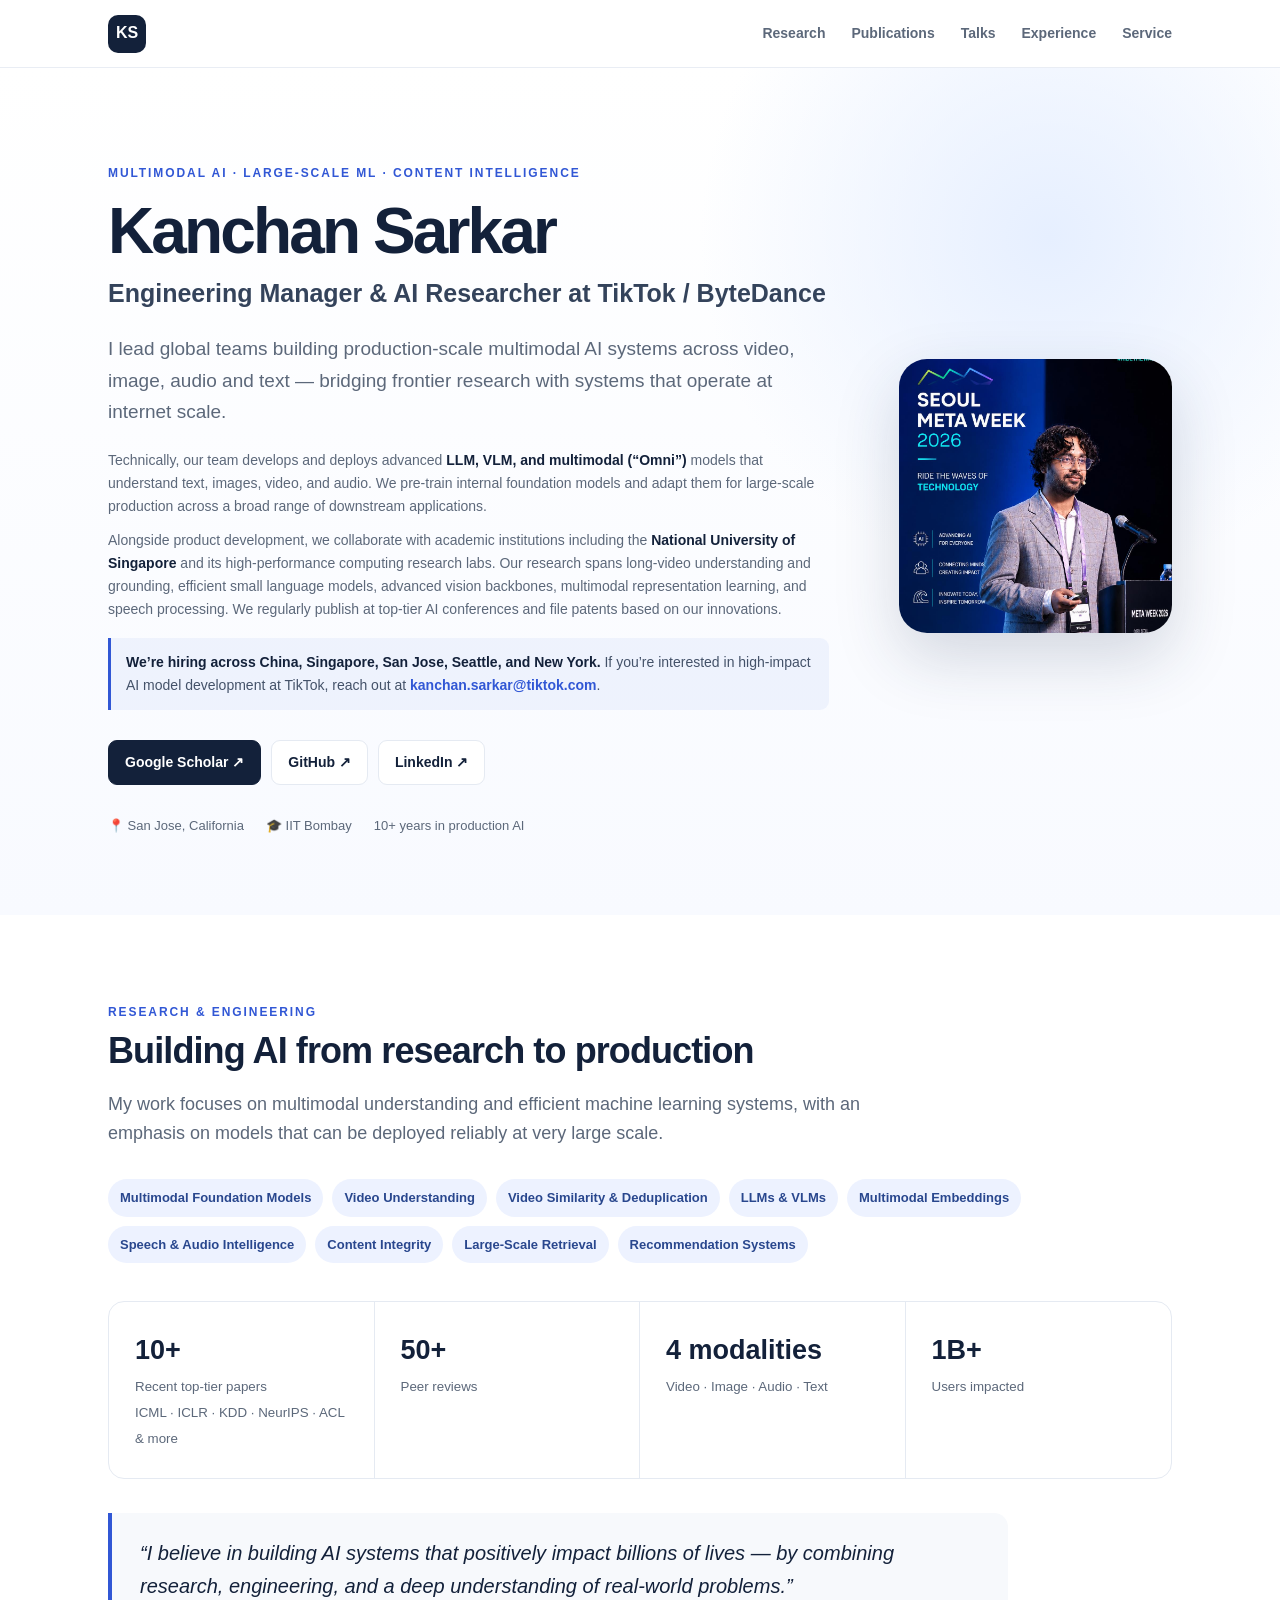
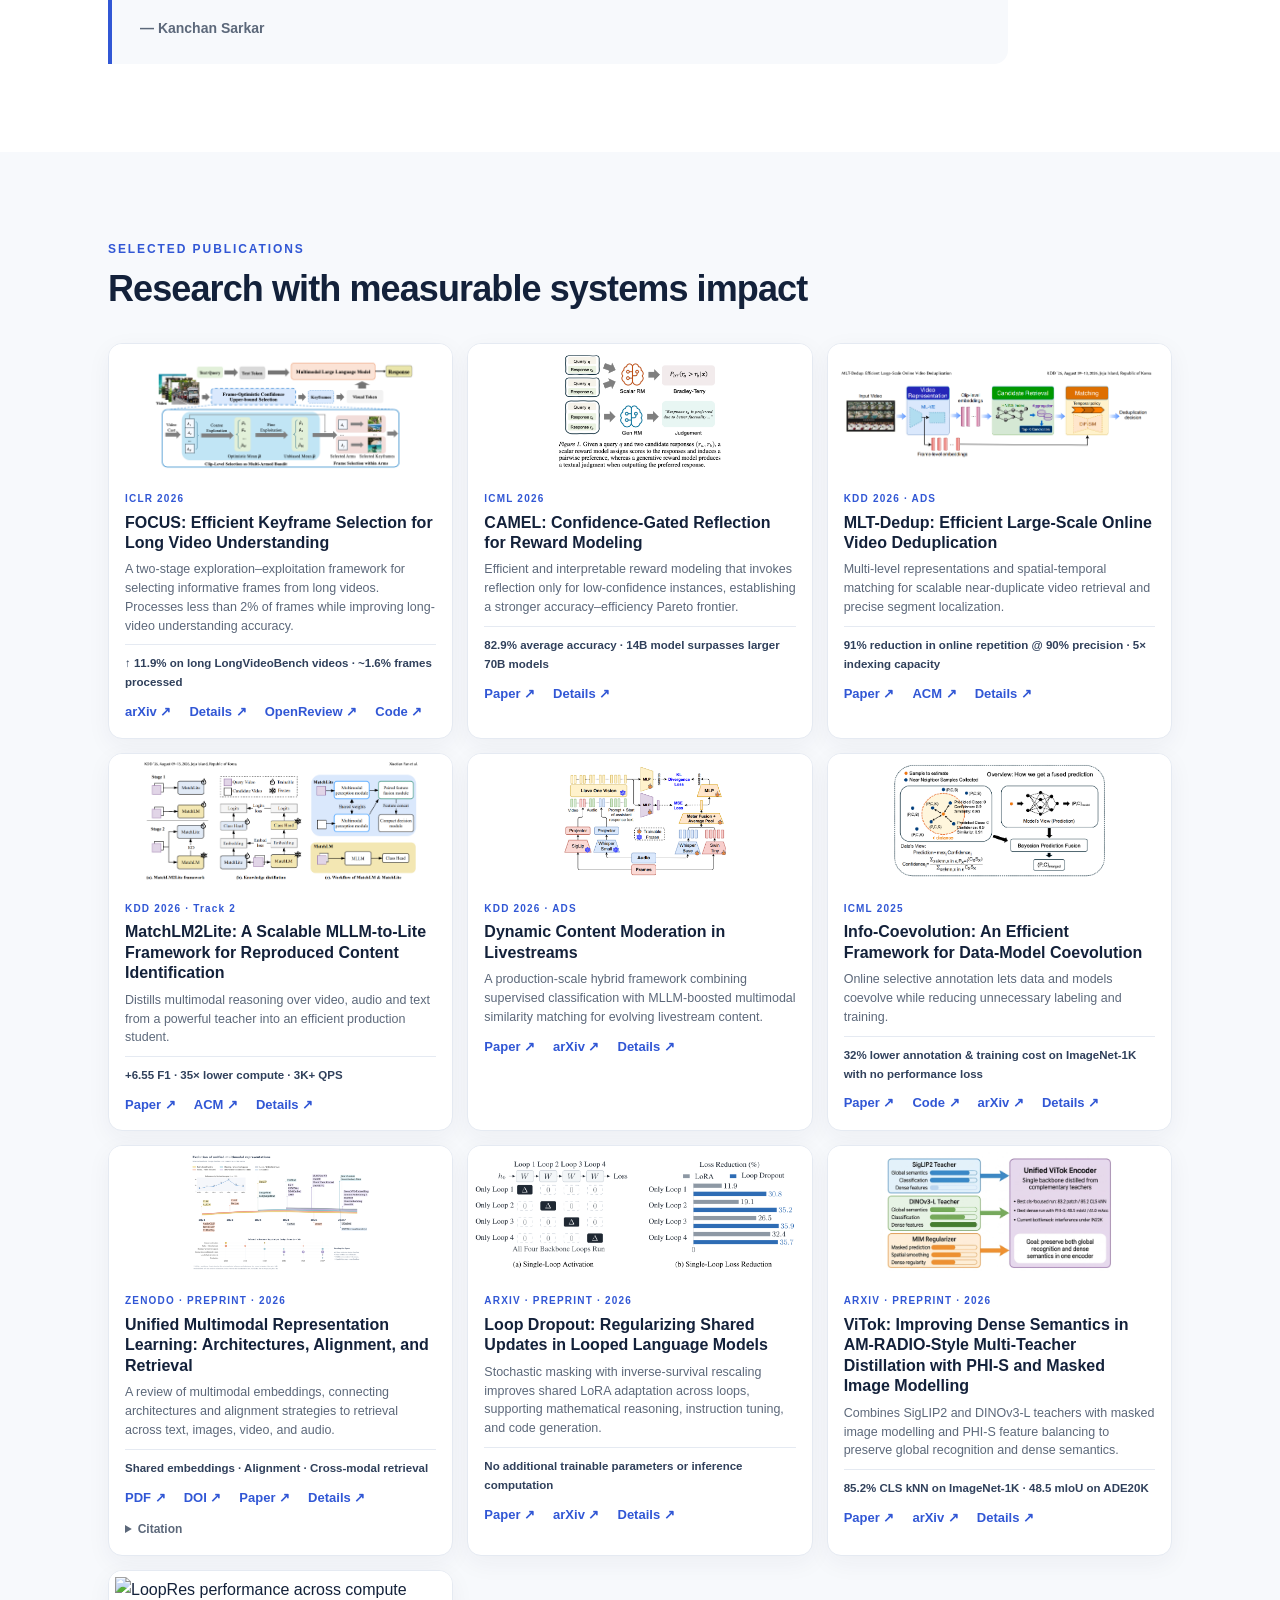
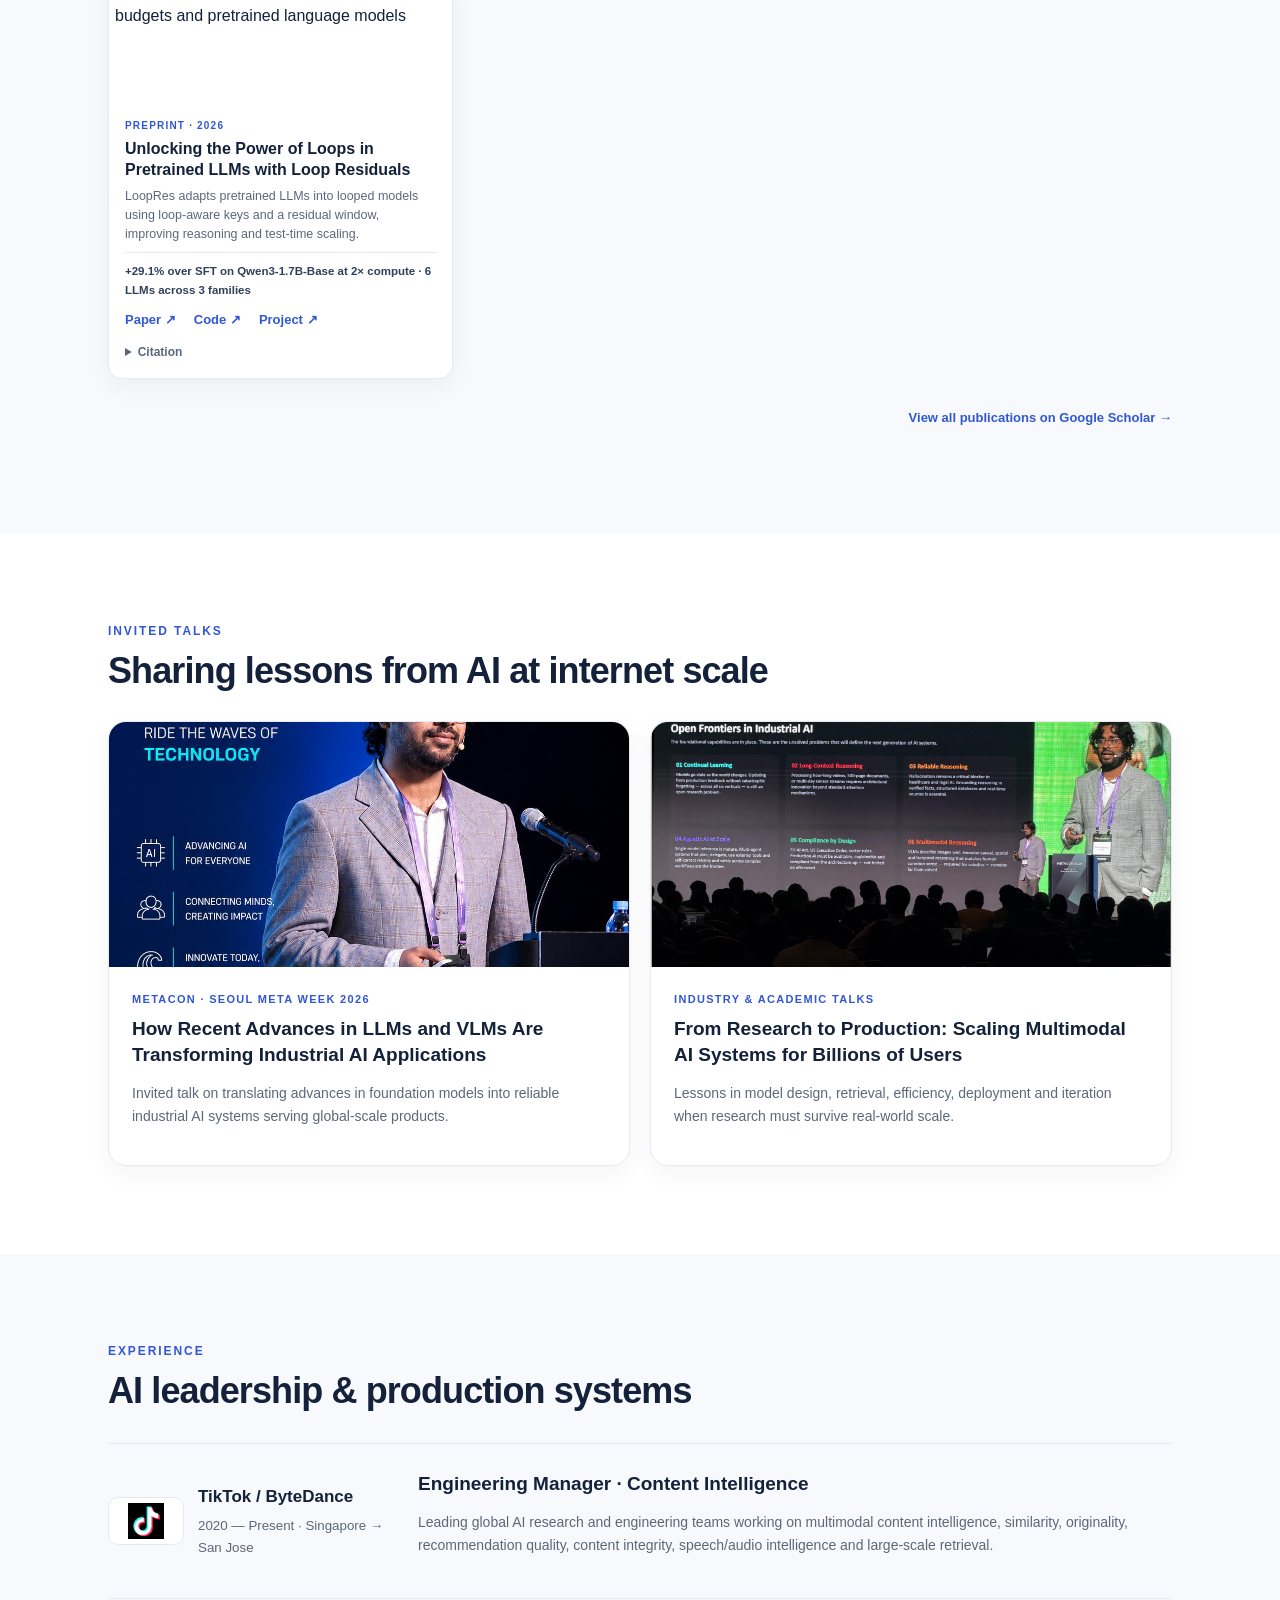
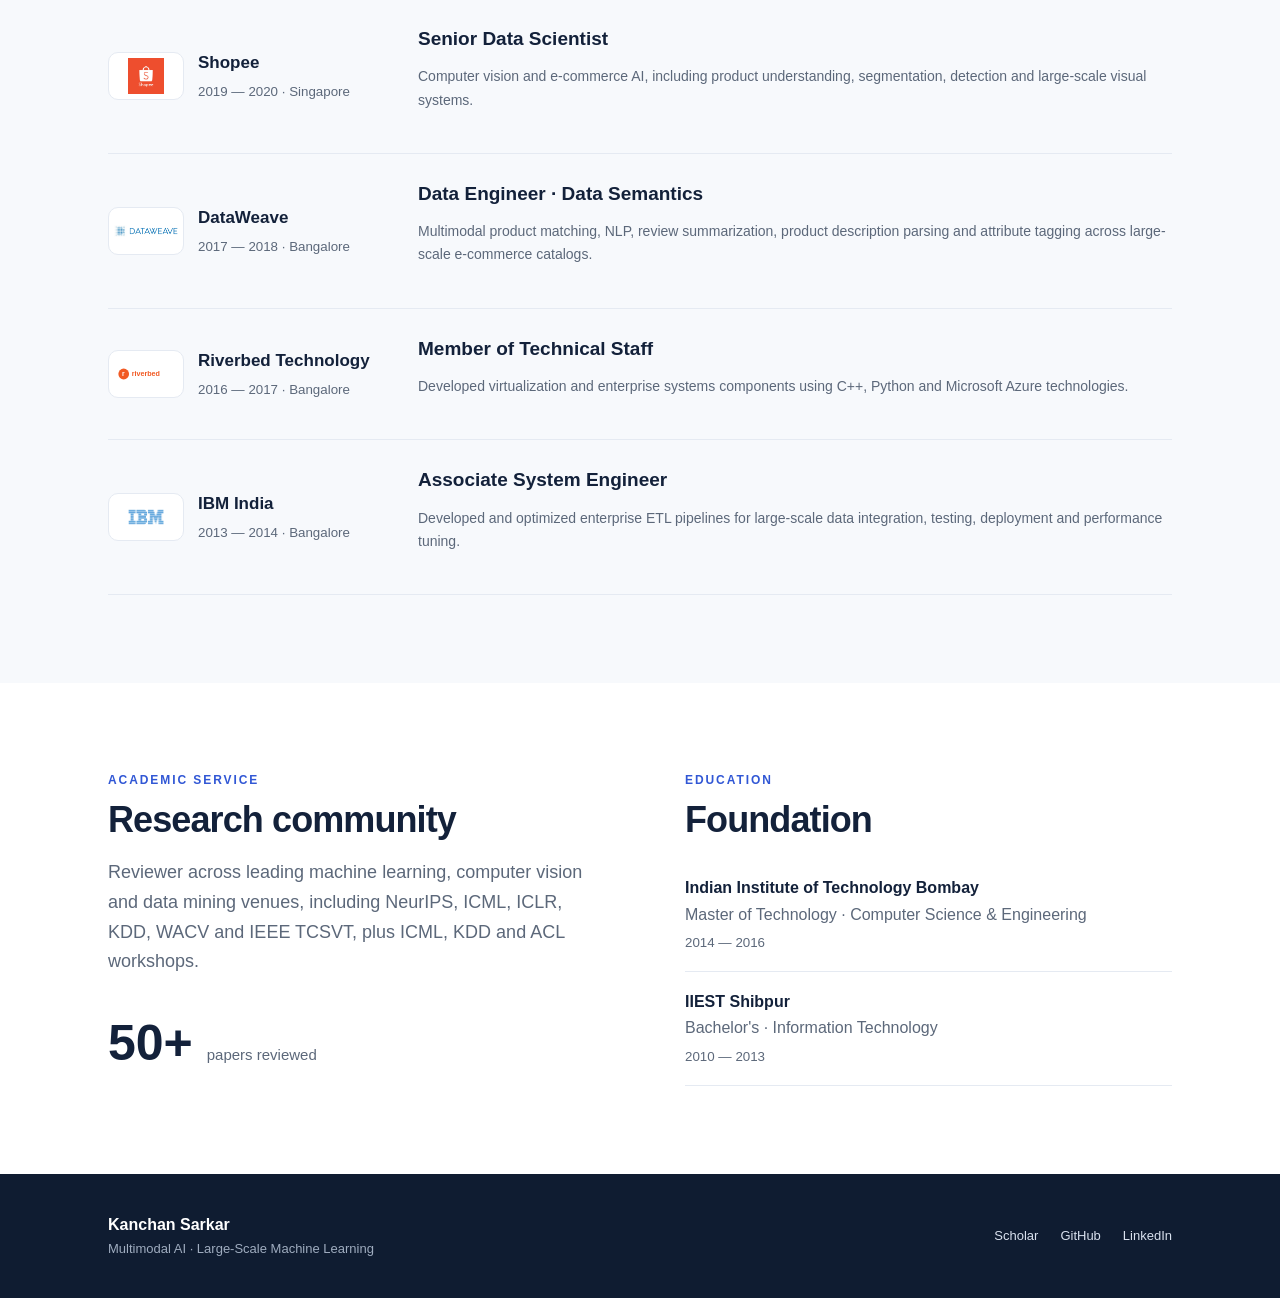
==== commit 45b3cfb6: "Replace long-video survey publication with LoopRes" ====
--- a/index.html
+++ b/index.html
@@ -40,7 +40,7 @@
 <article class="card"><div class="thumb photo"><img src="files/unified-multimodal/figure-1.png" alt="Evolution of unified multimodal representations: methods, design families, and timeline"></div><div class="cardbody"><div class="venue">ZENODO · PREPRINT · 2026</div><h4>Unified Multimodal Representation Learning: Architectures, Alignment, and Retrieval</h4><p>A review of multimodal embeddings, connecting architectures and alignment strategies to retrieval across text, images, video, and audio.</p><div class="metric">Shared embeddings · Alignment · Cross-modal retrieval</div><div class="links"><a href="files/Unified_Multimodal_Representation_Learning.pdf" target="_blank" rel="noopener noreferrer">PDF ↗</a><a href="https://doi.org/10.5281/zenodo.23227885" target="_blank" rel="noopener noreferrer">DOI ↗</a><a href="https://zenodo.org/records/23227885" target="_blank" rel="noopener noreferrer">Paper ↗</a><a href="files/unified-multimodal-representation-learning.html" target="_blank" rel="noopener noreferrer">Details ↗</a></div><details style="margin-top:12px;font-size:12px;color:var(--muted)"><summary style="cursor:pointer;font-weight:700">Citation</summary><p>Kanchan, S., Jana, E., &amp; Agrawal, D. (2026). Unified Multimodal Representation Learning: Architectures, Alignment, and Retrieval. Zenodo. <a href="https://doi.org/10.5281/zenodo.23227885">https://doi.org/10.5281/zenodo.23227885</a></p></details></div></article>
 <article class="card"><div class="thumb photo"><img src="images/loop-dropout.png" alt="Loop Dropout shared adaptation across loops and loss-reduction comparison"></div><div class="cardbody"><div class="venue">ARXIV · PREPRINT · 2026</div><h4>Loop Dropout: Regularizing Shared Updates in Looped Language Models</h4><p>Stochastic masking with inverse-survival rescaling improves shared LoRA adaptation across loops, supporting mathematical reasoning, instruction tuning, and code generation.</p><div class="metric">No additional trainable parameters or inference computation</div><div class="links"><a href="https://arxiv.org/pdf/2609.34218" target="_blank" rel="noopener noreferrer">Paper ↗</a><a href="https://arxiv.org/abs/2609.34218" target="_blank" rel="noopener noreferrer">arXiv ↗</a><a href="files/loop-dropout.html">Details ↗</a></div></div></article>
 <article class="card"><div class="thumb photo"><img src="images/vitok.png" alt="ViTok encoder distilled from SigLIP2 and DINOv3-L with masked image modelling"></div><div class="cardbody"><div class="venue">ARXIV · PREPRINT · 2026</div><h4>ViTok: Improving Dense Semantics in AM-RADIO-Style Multi-Teacher Distillation with PHI-S and Masked Image Modelling</h4><p>Combines SigLIP2 and DINOv3-L teachers with masked image modelling and PHI-S feature balancing to preserve global recognition and dense semantics.</p><div class="metric">85.2% CLS kNN on ImageNet-1K · 48.5 mIoU on ADE20K</div><div class="links"><a href="https://arxiv.org/pdf/2610.02903" target="_blank" rel="noopener noreferrer">Paper ↗</a><a href="https://arxiv.org/abs/2610.02903" target="_blank" rel="noopener noreferrer">arXiv ↗</a><a href="files/vitok.html">Details ↗</a></div></div></article>
-<article class="card"><div class="thumb photo"><img src="files/long-video-survey/figure-1.png" alt="Taxonomy of efficient long-video understanding methods"></div><div class="cardbody"><div class="venue">PREPRINT · 2026</div><h4>Efficient Long-Video Understanding and Key Frame Selection: A Survey of Compression, Memory, and Reasoning</h4><p>A survey of query-aware frame selection, visual-token compression, persistent memory, hierarchical retrieval, and agentic evidence acquisition for efficient long-video understanding.</p><div class="metric">Compression · Memory · Evidence-grounded reasoning</div><div class="links"><a href="files/Long_Video_Understanding_Survey.pdf" target="_blank" rel="noopener noreferrer">PDF ↗</a><a href="files/long-video-understanding-survey.html">Details ↗</a></div></div></article>
+<article class="card"><div class="thumb photo"><img src="https://oahzxl.github.io/LoopRes/static/images/overview.png" alt="LoopRes performance across compute budgets and pretrained language models" loading="lazy"></div><div class="cardbody"><div class="venue">PREPRINT · 2026</div><h4>Unlocking the Power of Loops in Pretrained LLMs with Loop Residuals</h4><p>LoopRes adapts pretrained LLMs into looped models using loop-aware keys and a residual window, improving reasoning and test-time scaling.</p><div class="metric">+29.1% over SFT on Qwen3-1.7B-Base at 2× compute · 6 LLMs across 3 families</div><div class="links"><a href="https://github.com/NUS-HPC-AI-Lab/LoopRes/blob/main/docs/paper.pdf" target="_blank" rel="noopener noreferrer">Paper ↗</a><a href="https://github.com/NUS-HPC-AI-Lab/LoopRes" target="_blank" rel="noopener noreferrer">Code ↗</a><a href="https://oahzxl.github.io/LoopRes/" target="_blank" rel="noopener noreferrer">Project ↗</a></div><details style="margin-top:12px;font-size:12px;color:var(--muted)"><summary style="cursor:pointer;font-weight:700">Citation</summary><p>Xuanlei Zhao, Hailun Xu, Kai Wang, Yang Luo, Yingxuan Ren, Zirui Zhu, Yuxuan Lou, Kun Xu, Yan Wang, Kanchan Sarkar, and Yang You. (2026). Unlocking the Power of Loops in Pretrained LLMs with Loop Residuals. Preprint. <a href="https://oahzxl.github.io/LoopRes/#bibtex" target="_blank" rel="noopener noreferrer">BibTeX ↗</a></p></details></div></article>
 </div>
 <p class="more"><a href="https://scholar.google.com/citations?user=GVD6IiMAAAAJ" target="_blank">View all publications on Google Scholar →</a></p>
 </div></section>
